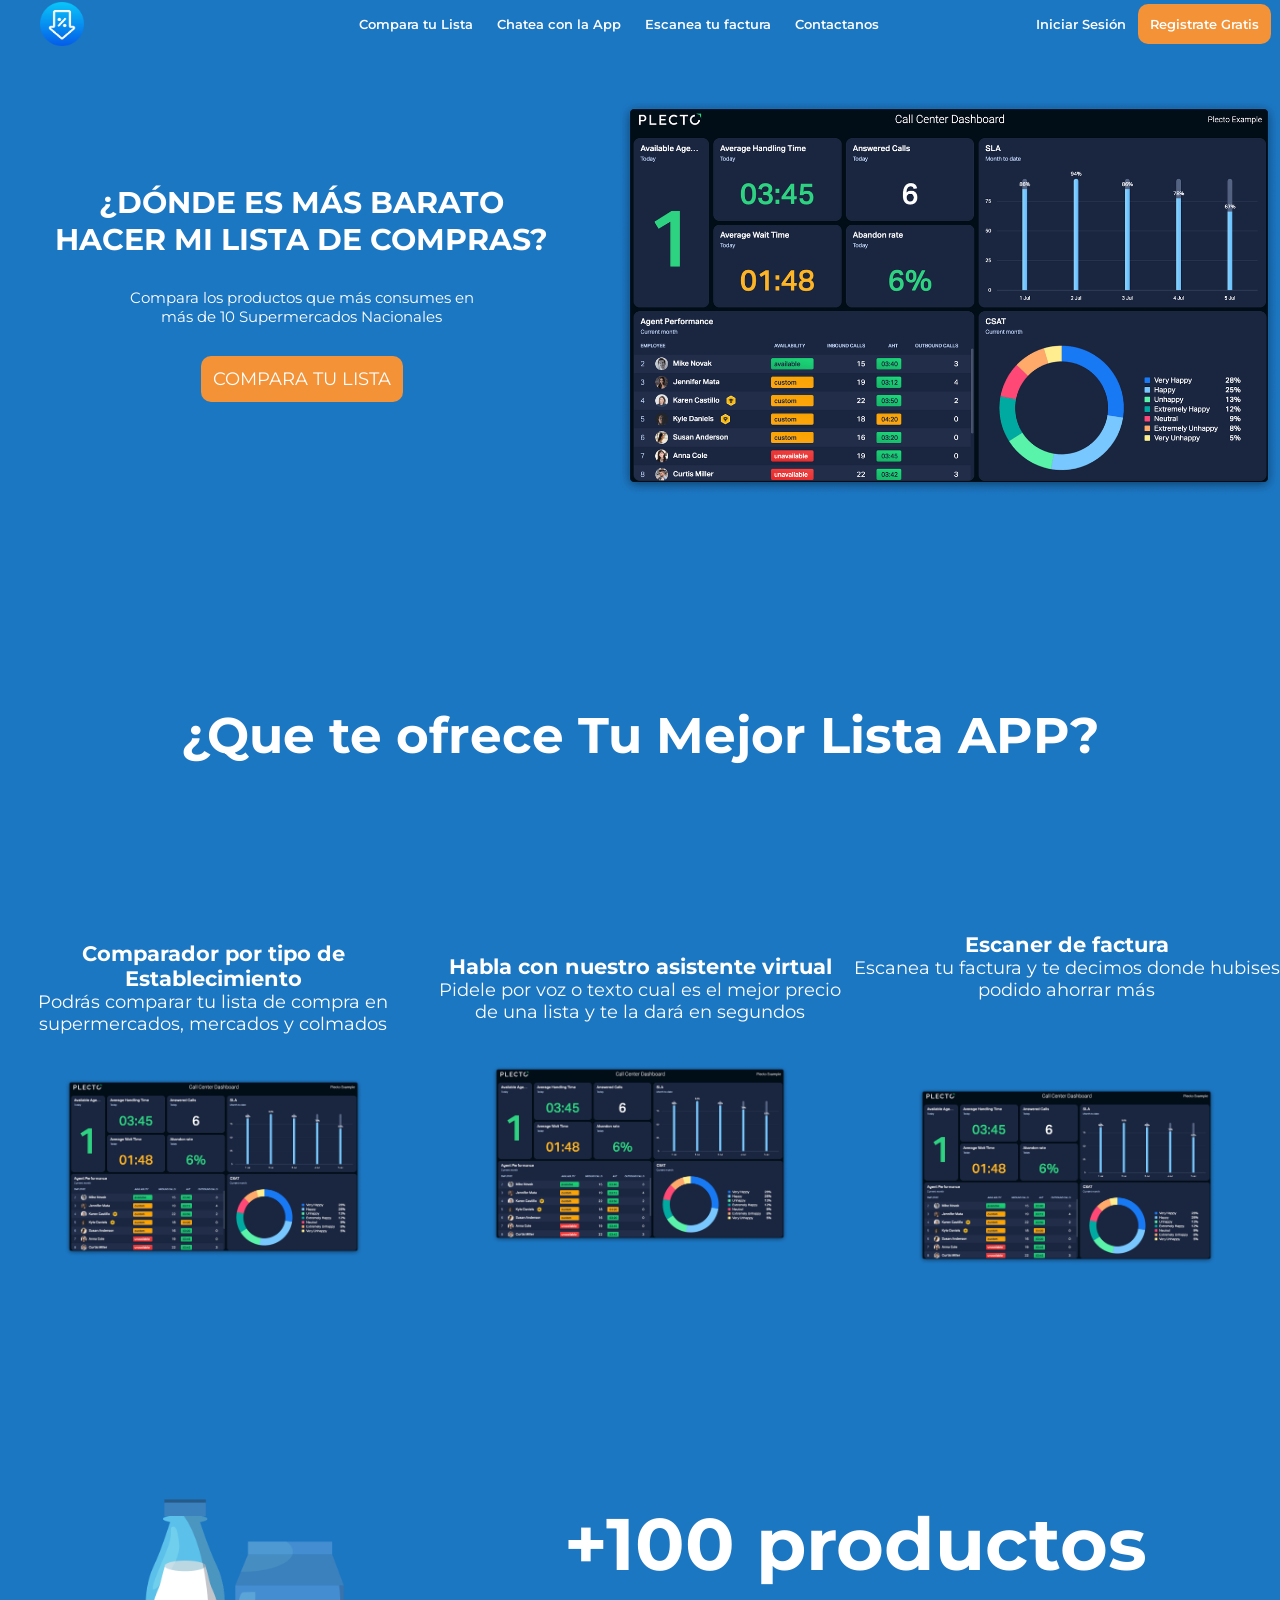
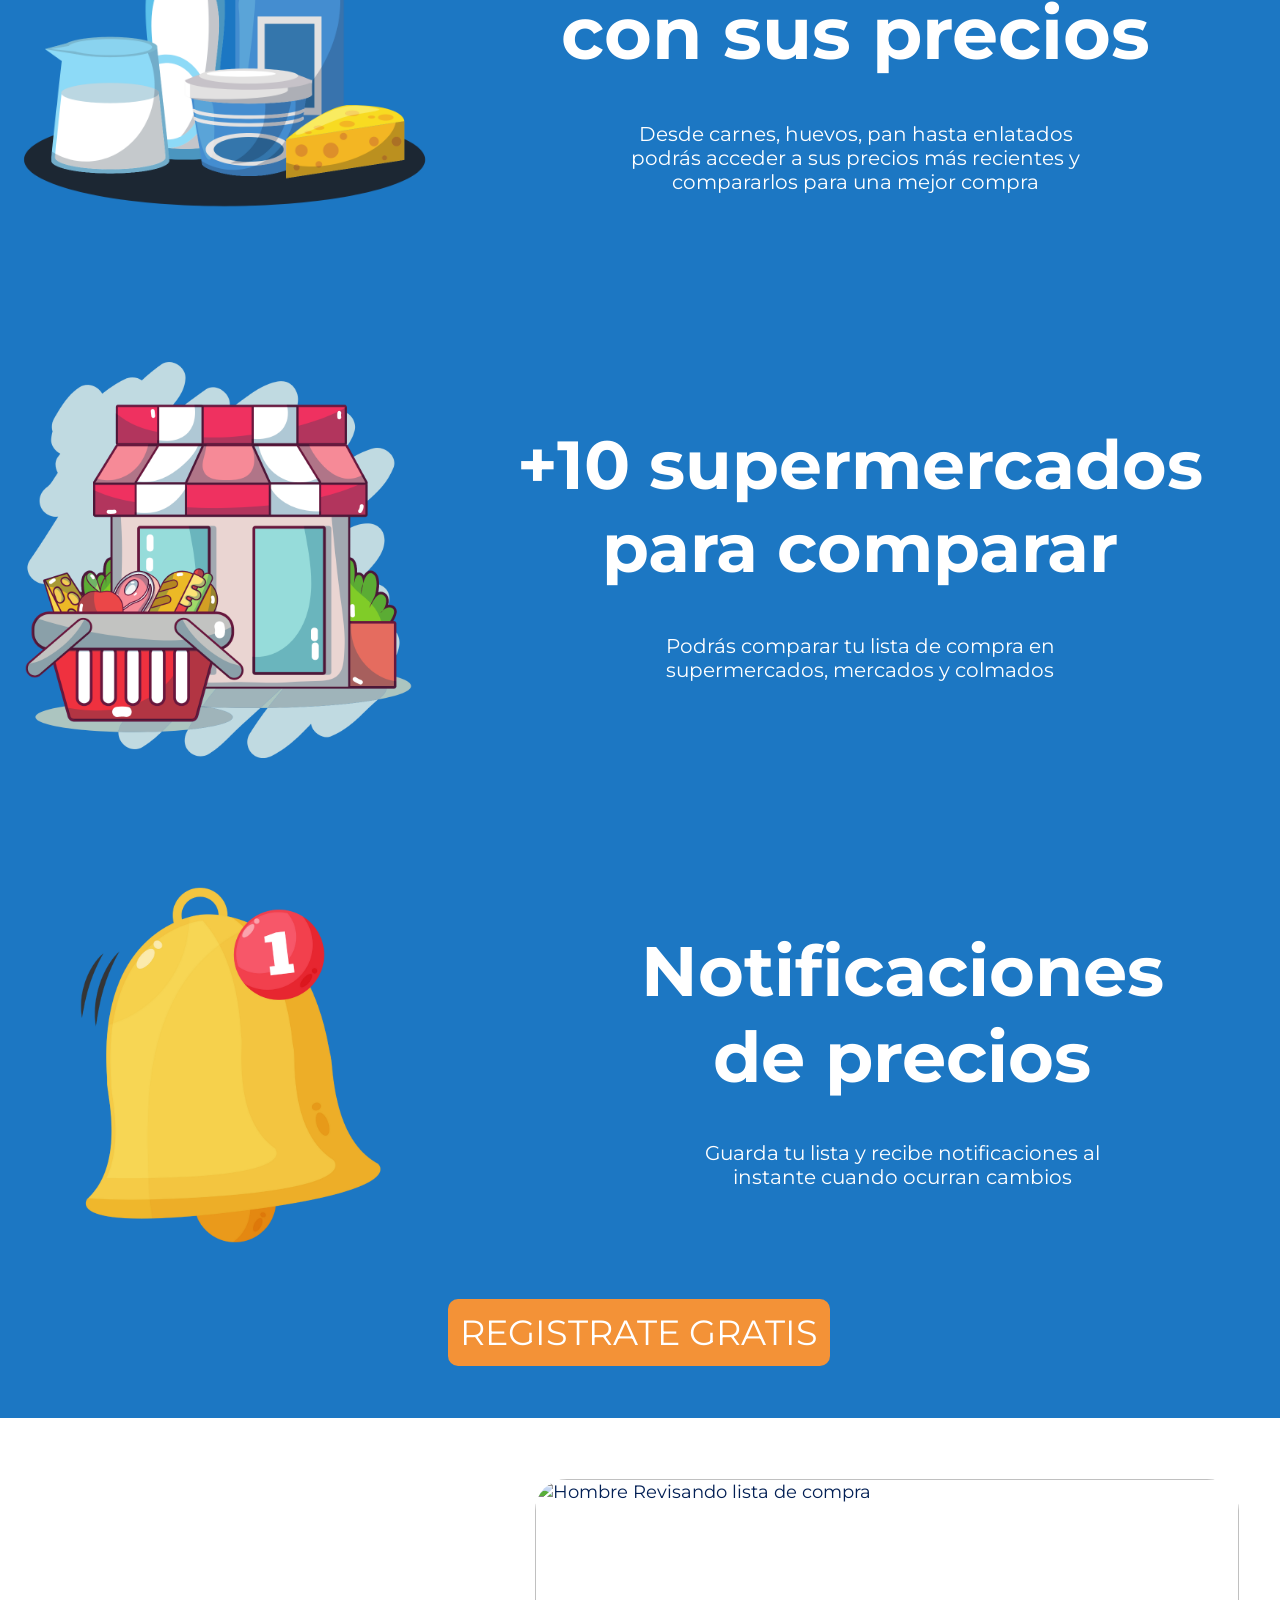
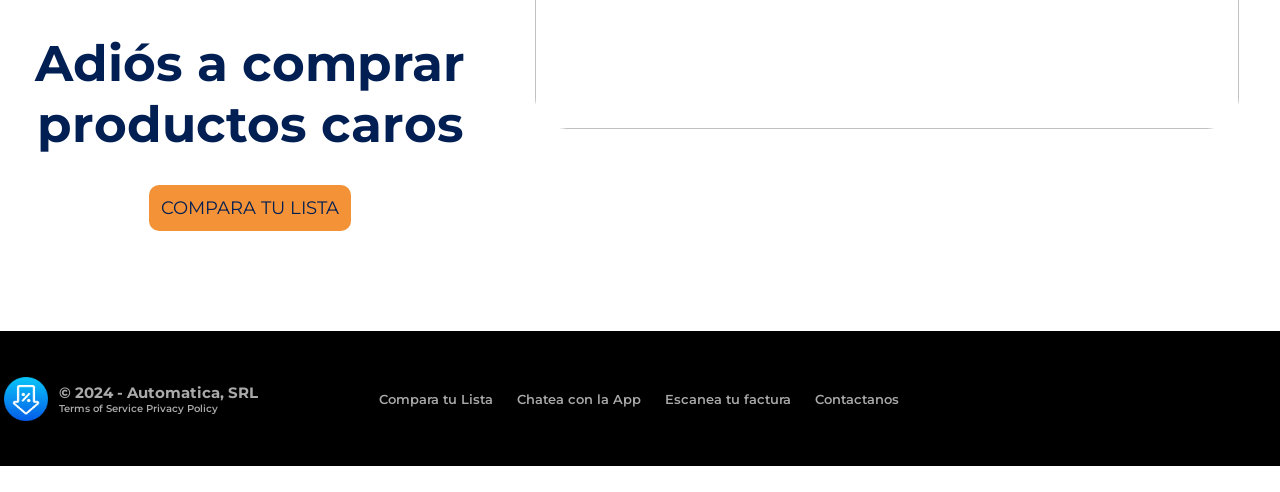
==== index.html @ ac6d594a "Arreglo de pagina compareprices" ====
<html lang="en">
<head>
    <meta charset="UTF-8">
    <meta name="viewport" content="width=device-width, initial-scale=1.0">
    <link rel="stylesheet" href="./css/style.css">
    <link rel="preconnect" href="https://fonts.googleapis.com">
    <link rel="preconnect" href="https://fonts.gstatic.com" crossorigin>
    <link href="https://fonts.googleapis.com/css2?family=Montserrat:ital,wght@0,100..900;1,100..900&display=swap" rel="stylesheet">
    <link rel="shortcut icon" href="./images/Lista de Compra Baja.png" type="image/x-icon">
    <title>Tu Mejor Lista de Compra/Inicio</title>
</head>
<body>
    <header>
        <nav>
            
            <a href="./index.html" class="image-header">
                <img src="./images/Lista de Compra Baja.png" alt="Tu Mejor lista de precios" ></a>
        
            <ul class="header-menu-item1">
                <li><a href="./pages/selectprices.html">Compara tu Lista</a></li>
                <li><a href="./pages/selectprices.html">Chatea con la App</a></li>
                <li><a href="./pages/selectprices.html">Escanea tu factura</a></li>
                <li><a href="./pages/contact.html">Contactanos</a></li>
            </ul>
            <ul class="header-menu-item2">
                <li><a href="./pages/login.html">Iniciar Sesión</a></li>
                <li class="header-menu-item2-botton"><a href="./pages/login.html">Registrate Gratis</a></li>                
            </ul>

        </nav>
    </header>

    <main>
        <section class="main-main-tittle">
            <div class="main-tittle">
                    <h1>¿DÓNDE ES MÁS BARATO HACER MI LISTA DE COMPRAS?</h1>
                    <p>Compara  los productos que más consumes en más de 10 Supermercados Nacionales</p>
                    <a href="./pages/selectprices.html">COMPARA TU LISTA</a>
            </div>
            <div class="main-tittle-image">
                <img src="./images/dashboard.png" alt="Dashboard de Tu Mejor Precio">
            </div> 
        </section>

        

        <section id="secondSecondtittle">
                        <h2>¿Que te ofrece Tu Mejor Lista APP?</h2>
                <div class="second-tittle-ground">
                        <div class="second-tittle-ground-one">
                            <h3>Comparador por tipo de Establecimiento</h3>
                            <p>Podrás comparar tu lista de compra en supermercados, mercados y colmados</p>
                            <div class="second-tittle-image">
                                <img src="./images/dashboard.png" alt="Dashboard de Tu Mejor Precio"></div> 
                        </div>
                        <div class="second-tittle-ground-two">
                            <h3>Habla con nuestro asistente virtual</h3>
                            <p>Pidele por voz o texto cual es el mejor precio de una lista y te la dará en segundos</p>
                            <div class="second-tittle-image">
                                <img src="./images/dashboard.png" alt="Dashboard de Tu Mejor Precio"></div> 
                        </div>
                        <div class="second-tittle-ground-three">
                            <h3>Escaner de factura</h3>
                            <p>Escanea tu factura y te decimos donde hubises podido ahorrar más</p>
                            <div class="second-tittle-image">
                                <img src="./images/dashboard.png" alt="Dashboard de Tu Mejor Precio"></div> 
                        </div>
                    </div>
        </section>
        
        <section class="third-tittle-gr">
            <div class="third-tittle-ground">
                    <div class="third-tittle-ground-one">
                        <h2>+100 productos con sus precios</h2>
                        <p>Desde carnes, huevos, pan hasta enlatados podrás acceder a sus precios más recientes y compararlos para una mejor compra</p>
                    </div>
                    <div class="third-tittle-image">
                    <img src="./images/productoslistas.png" alt="">
                            </div>
                </div>
        </section>
        <section class="third-tittle-grone">
            <div class="third-tittle-ground-grone">
                    <div class="third-tittle-ground-two">
                        <h2>+10 supermercados para comparar</h2>
                        <p>Podrás comparar tu lista de compra en supermercados, mercados y colmados</p>
                    </div>
                    <div class="third-tittle-image-two">
                    <img src="./images/supermercadolista.png" alt="">
                            </div>
                </div>
        </section>

    </section>
    <section class="third-tittle-grtwo">
        <div class="third-tittle-ground-grtwo">
                <div class="third-tittle-ground-three">
                    <h2>Notificaciones de precios</h2>
                    <p>Guarda tu lista y recibe notificaciones al instante cuando ocurran cambios</p>
                </div>
                <div class="third-tittle-image-three">
                <img src="./images/notificacioneslista.png" alt="">
                        </div>
            </div>     
        </section>
            <div class="third-tittle-grtwo-button">
                <a href="./pages/login.html">REGISTRATE GRATIS</a>
            </div>  

            <section class="fourd-main-tittle">
                <div class="fourd-tittle">
                        <h2>Adiós a comprar productos caros</h2>
                        <a href="./pages/selectprices.html">COMPARA TU LISTA</a>
                </div>
                <div class="fourd-tittle-image">
                    <img src="./images/fourd section image.gif" alt="Hombre Revisando lista de compra">
                </div> 
            </section>
    </main>

    <footer>
        <nav>
            <div class="footer-left-image">
                <a href="./index.html" class="image-footer">
                    <img src="./images/Lista de Compra Baja.png" alt="Tu Mejor lista de precios" ></a>
                </div>
                <div class="footer-left-text">
                    <h2>© 2024 - Automatica, SRL</h2>
                    <p>Terms of Service   Privacy Policy</p>
                </div>
                
            
                <ul class="footer-menu-item1">
                    <li><a href="./pages/selectprices.html">Compara tu Lista</a></li>
                    <li><a href="./pages/selectprices.html">Chatea con la App</a></li>
                    <li><a href="./pages/selectprices.html">Escanea tu factura</a></li>
                    <li><a href="./pages/contact.html">Contactanos</a></li>
                 </ul>
        </nav>
    </footer>


</body>


</html>
---- css/style.css ----
*{
    margin: 0;
    padding: 0;
    font-family: Montserrat,sans-serif;
    
}


body header, main {
    background-color: #1c77c3;
}

/* Estilo de la pagina Index */
/* Trabjando con el Header */

header nav{
    width: 100%;
    font-size: small;
    font-weight: 580;
    display: flex;
    flex-direction: row;
    justify-content: space-between;
    align-items: center;
    margin-top: 1%;
    position: fixed;
    padding: 12px 10px;
    background-color: #1c77c3;
    
}


.image-header{
    width: 50;
    margin-left: 2%;
}

header nav img{
    width: 50;
    display: flex;
    margin-left: 2%;
}

header nav ul {
    text-decoration: none;
    list-style-type: none;
    display: flex;
    flex-direction: row;
    justify-content: space-between;
    align-items: center;
    
}

header nav ul a{
    text-decoration: none;
    color: white;
    padding: 12px;

}

header nav ul a:active{
    color: gray;
}

.header-menu-item1{
    margin-left: 10%;
}

.header-menu-item2{
    margin-right: 1.5%;
}

.header-menu-item2-botton a{
    background-color: f39237;
    border-radius: 0.63rem;
}

.header-menu-item2-botton a:hover{
    background-color: white;
    color: #f39237;
    border-radius: 0.63rem;
}


/* Trabjando con el Main */


.main-main-tittle{
    display: flex;
    flex-direction: row;
    height: 500px;
    margin-top: -2%;
    align-items: center;
    color: white;
    font-size: large;
}

.main-tittle-image{
    width: 55%;
    height: 50%;
}

.main-tittle-image img{
    width: 98%;
    border-radius: 0.63rem;
    margin-left: 2%;
}

.main-tittle{
    display: flex;
    flex-direction: column;
    align-items: center;
    text-align: center;
    margin-top: 6%;
}




.main-tittle h1{
    width: 500px;
    font-size: 30px;
    margin-top: 10%;
}

.main-tittle p{
    width: 60%;
    font-size: 15px;
    margin-top: 5%;
}

.main-tittle a{
    text-decoration: none;
    color: white;
    background-color: f39237;
    border-radius: 0.63rem;
    padding: 12px;
    margin-top: 30px;
}

/* 
Segunda seccion del main */

#secondSecondTittle{
    margin-top: 18%;
}

#secondSecondTittle .second-tittle-ground{
    display: flex;
    color: white;
    flex-direction: row;
    margin-top: 10%;
    align-items: center;
    justify-content:center;
    text-align: center;
    font-size:large;
}

#secondSecondTittle h2{
    display: flex;
    color: white;
    align-items: center;
    justify-content: center;
    width: 100%;
    font-size: 35px;
    margin-top: 5%;
    margin-bottom: 13%;
    font-size:50px;
}


#secondSecondTittle .second-tittle-image img{
    width: 70%;
    margin-top: 10%;
}

#secondSecondtittle .second-tittle-ground-three .second-tittle-image img{
    width: 70%;
    margin-top: 20%;
}



/* 
Tercer seccion del main +100 productos con sus precios*/


.third-tittle-gr{
    display: flex;
    flex-direction: column;
}



body main .third-tittle-gr .third-tittle-ground{
    display: flex;
    flex-direction: row-reverse;
    height: 250px;
    margin-top: 10%;
    align-items: center;
    color: white;
    font-size: large;
    
}

.third-tittle-image{
    width: 50%;
    height: 50%;
}

.third-tittle-image img{
    width: 100%;
    border-radius: 0.63rem;
    margin-left: 2%;
}




.third-tittle-ground-one{
    display: flex;
    flex-direction: column;
    justify-content: center;
    align-items: center;
    align-content: center;
    margin-top: 20%;
}

.third-tittle-ground-one h2{
    font-size: 73px;
    text-align: center;
    width: 75%;
    margin-bottom: 5.4%;
}

.third-tittle-ground-one p{
    font-size: 20px;
    text-align: center;
    width: 55%;
}


/* 
Cuarta seccion del main +10 supermercados para comparar*/

.third-tittle-grone{
    display: flex;
    flex-direction: column;
}

body main .third-tittle-grone .third-tittle-ground-grone{
    display: flex;
    flex-direction: row-reverse;
    height: 250px;
    margin-top: 20%;
    align-items: center;
    color: white;
    font-size: large;
    
}


.third-tittle-image-two{
    width: 50%;
    height: 50%;
}


.third-tittle-image-two img{
    width: 90%;
    border-radius: 0.63rem;
    margin-left: 05%;
}


.third-tittle-ground-two{
    display: flex;
    flex-direction: column;
    justify-content: center;
    align-items: center;
    align-content: center;
    margin-top: 20%;
}


.third-tittle-ground-two h2{
    font-size: 68px;
    text-align: center;
    width: 90%;
    margin-bottom: 5.4%;
}

.third-tittle-ground-two p{
    font-size: 20px;
    text-align: center;
    width: 55%;
}

/* 
Tercer seccion del main +100 productos con sus precios*/


.third-tittle-gr{
    display: flex;
    flex-direction: column;
}



body main .third-tittle-gr .third-tittle-ground{
    display: flex;
    flex-direction: row-reverse;
    height: 250px;
    margin-top: 10%;
    align-items: center;
    color: white;
    font-size: large;
    
}

.third-tittle-image{
    width: 50%;
    height: 50%;
}

.third-tittle-image img{
    width: 100%;
    border-radius: 0.63rem;
    margin-left: 2%;
}




.third-tittle-ground-one{
    display: flex;
    flex-direction: column;
    justify-content: center;
    align-items: center;
    align-content: center;
    margin-top: 20%;
}

.third-tittle-ground-one h2{
    font-size: 73px;
    text-align: center;
    width: 75%;
    margin-bottom: 5.4%;
}

.third-tittle-ground-one p{
    font-size: 20px;
    text-align: center;
    width: 55%;
}


/* 
Cuarta seccion del main +10 supermercados para comparar*/

.third-tittle-grtwo{
    display: flex;
    flex-direction: column;
}

body main .third-tittle-grtwo .third-tittle-ground-grtwo{
    display: flex;
    flex-direction: row-reverse;
    height: 250px;
    margin-top: 20%;
    align-items: center;
    color: white;
    font-size: large;
    
}


.third-tittle-image-three{
    width: 50%;
    height: 50%;
}


.third-tittle-image-three img{
    width: 75%;
    border-radius: 0.63rem;
    margin-left: 05%;
}


.third-tittle-ground-three{
    display: flex;
    flex-direction: column;
    justify-content: center;
    align-items: center;
    align-content: center;
    margin-top: 20%;
}


.third-tittle-ground-three h2{
    font-size: 70px;
    text-align: center;
    width: 75%;
    margin-bottom: 5.4%;
}

.third-tittle-ground-three p{
    font-size: 20px;
    text-align: center;
    width: 55%;
}


.third-tittle-grtwo-button{
    width: 100%;
    margin-top: 20%;
    justify-content: center;
    
}

.third-tittle-grtwo-button a{
    text-decoration: none;
    font-size: 35px;
    color: white;
    background-color: #f39237;
    border-radius: 0.63rem;
    padding: 12px;
    margin-left: 35%;
}


/* 
Seccion Adios a los precios caros*/

.fourd-main-tittle{
    display: flex;
    flex-direction: row;
    height: 500px;
    margin-top: 5%;
    align-items: center;
    color:#021f54;
    font-size: large;
    background-color: white;

}

.fourd-tittle-image{
    width: 55%;
    height: 50%;
    background-color: white;
    margin-bottom: 10%;
}

.fourd-tittle-image img{
    width: 100%;
    border-radius: 2rem;
    margin-left: 5%;
}

.fourd-tittle{
    display: flex;
    flex-direction: column;
    align-items: center;
    text-align: center;
    margin-top: 6%;
    background-color: white;
}




.fourd-tittle h2{
    width: 500px;
    font-size: 50px;
    margin-top: 10%;
    background-color: white;
}

.fourd-tittle a{
    text-decoration: none;
    color: #021f54;
    background-color: f39237;
    border-radius: 0.63rem;
    padding: 12px;
    margin-top: 30px;
}



/* 
Footer*/

footer{
    background-color: black;
}

footer nav{
    height: 15%;
    width: 100%;
    font-size: small;
    font-weight: 580;
    display: flex;
    flex-direction: row;
    align-items: center;
    margin-top: 1%;
    position: sticky;
    justify-content:flex-start;
    background-color: black;
    
    
}


.image-footer{
    width: 50;
    margin-left: 2%;
    background-color: black;
}

footer nav img{
    width: 50;
    display: flex;
    margin-left: 2%;
    background-color: black;
}

footer nav ul {
    text-decoration: none;
    list-style-type: none;
    display: flex;
    flex-direction: row;
    justify-content: space-between;
    background-color: black;
    
    
}

footer nav ul a{
    text-decoration: none;
    color: aaaaaa;
    padding: 12px;
    background-color: black;
    

}

.footer-menu-item1{
    margin-left: 8%;
    padding: 7px;
    background-color: black;
}


.footer-left-text{
    font-size: 10px;
    display: flex;
    flex-direction: column;
    color: aaaaaa;
    margin-left: 0.7%;
    background-color: black;
}


/* Estilo de la pagina Log In */


.main-tittle-login h1{
    margin-top: -7%;
    font-size: 25px;
    width: 210px;
    text-align: center;
}

.main-login{
    display: flex;
    flex-direction: row;
    color: white;
    margin-top: -3%;
}

.main-tittle-login a{
    width: 30%;
    margin-left: 1%;

}

.main-tittle-login img{
    width: 100%;
    
}

.main-tittle-login{
    display: flex;
    flex-direction: column;
    justify-content:space-evenly;
    align-items: center;
}


.main-tittle-login form{
    display: flex;
    flex-direction: column;
    justify-content: center;
    align-items: center;
}

.main-tittle-login form input{
    background-color: white;
    border-style: none;
    border-radius: 0.63rem;
    padding: 10px  35px;
    margin: 5%;
}


.main-tittle-login form input[type=submit]{
    background-color: f39237;
    border-radius: 0.63rem;
    padding: 10px  35px;
    color: white;
    margin-top: 10%;
    font-weight: 580;
}







.login-image-mc img{
    width: 100%;
    border-radius: 0.63rem;
    object-fit: cover;
    object-position: center;
}


.main-forgetlogin{
    display: flex;
    flex-direction: column;
    text-align: center;
    font-size: 10px;
    
}

.main-forgetlogin2 {
    margin-top: 10%;
    
}

.main-forgetlogin1, .main-forgetlogin2{
    font-weight:200;
}



/* Estilo de la pagina Select Prices */

/* Estilo GRID */
.body-selectprices{
    display: grid;
    grid-template-columns:repeat(3,1fr);
    grid-template-rows: 50px  auto  50px;
    grid-template-areas: 
        "header header header"
        "main main main"
        "footer footer footer";
}

.body-selectprices header{
    background-color:white;
    grid-area: header ;
}

.body-selectprices main{
    background-color:white;
    grid-area: main ;
}

.body-selectprices footer{
    background-color: white;
    grid-area: footer;
}


/* Estilo Header SelectPrices */

.body-selectprices header{
    display: flex;
    flex-direction: row;
    align-items: center;
    color: gray;
    font-size: 13px;
}


.body-selectprices header a{
    width: 50;
    margin-left: 2%;
}

.body-selectprices header img{
    width: 50;
}

.body-selectprices header h2{
    margin-left: 5%;
}


/* Main Selectprices */

 .main-selectprices{
    display: flex;
    flex-direction: column;
    justify-content: center;
}

.main-selectprices .form-search{
    display: flex;
    justify-content: center;
    margin-bottom: 15%;
}
.main-selectprices .form-search input{
    border-radius: 0.63rem;
    border-style:solid;
    padding: 10px  35px;
    font-style: italic;
}


/* Items de buscar */


.main-selectprices-items{
    display: flex;
    flex-direction: row;
    font-size: 10px;
    flex-wrap:wrap;

}

.selectprices-item1{
    display: flex;
    flex-direction: row;
    align-items: center;
    width: 31%;
    margin: 1%;
    font-size: 10px;
}

.selectprices-item1-image{
    width: 40%;
    
}

.selectprices-item1-image img{
    width: 100%;
    border-radius: 0.63rem;
    object-fit: cover;
}

.selectprices-item-1-content{
    display: flex;
    flex-direction: column;
    margin-left: 1%;
}


.selectprices-item-1-content form{
    display: flex;
    flex-direction: column;
}

.selectprices-item-1-content form select{
    border-radius: 0.63rem;
    border-style:solid;
    padding: 3px  10px;
    width: 100%;
    margin-bottom: 3%;
    font-size: 11px;
    margin-top: 5%;
}


.selectprices-item-1-content form input[type=number]{
    width: 30%;
    padding: 2px;
    border-radius: 0.63rem;
    margin-bottom: 3%;
    border-style:ridge;
    font-size: 10px;
}

.selectprices-item-1-content form input[type=submit]{
    width: 50%;
    background-color: f39237;
    color: white;
    border-style: none;
    padding: 4px;
    border-radius: 0.63rem;
    font-size: 10px;
    cursor:pointer;
}

.selectprices-item-1-content form input[type=submit]:hover{
    width: 50%;
    background-color: white;
    border-color: f39237;
    color: f39237;
    border-style:solid;
    border-width: 1px;
    padding: 4px;
    border-radius: 0.63rem;
    font-size: 10px;
}



.main-selectprices-btn{
    display: flex;
    justify-content: center;
    margin-top: 5%;
}

.main-selectprices-btn input{
    background-color: f39237;
    color: white;
    border-style: none;
    padding: 12px;
    border-radius: 0.63rem;
    font-size: 25px;
    font-weight:400;
    width: fit-content;
}

.main-selectprices-btn input:hover{
    color: f39237;
    background-color:white ;
    border-style:solid ;
    border-color: #f39237 ;
    cursor: pointer;
}



 @media (max-width:480px){

    .body-selectprices header{
        display: flex;
        justify-content: center;
        font-size: 8px;
    }

    .body-selectprices header a{
        width: 25;
        margin-left: 2%;
    }
    
    .body-selectprices header img{
        width: 25;
    }
    
    .body-selectprices header h2{
        margin-left: 5%;
    }

    /* Buscador de productos */
    .main-selectprices .form-search input{
        border-radius: 0.63rem;
        border-style:solid;
        padding: 5px  30px;
        font-style: italic;
        font-size: 12px;
    }

    .main-selectprices-items{
        display: flex;
        flex-direction: column;
        font-size: 10px;
        flex-wrap:wrap;
    }

    .selectprices-item1{
        display: flex;
        flex-direction: column;
        text-align: center;
        align-items: center;
        width: 100%;
        margin: 3%;
        font-size: 12px;
    }

    .selectprices-item1-image{
        width: 40%;
    }

    .selectprices-item-1-content form{
        display: flex;
        flex-direction: column;
        align-items: center;
    }
    
    .main-selectprices-btn input{
        font-size: 11px;
        font-weight:525;
        margin-left: 7%;
        margin-top: 10%;
    }

 }




/* Pagina Compare Prices */

#comparepricesPag header, #comparepricesPag main{
    background-color: white;
}


.main_tittle_comparprices{
    color: gray;
}


.row g-0{
    background-color: #021f54 !important;
}

#comparepricesPag main{
    display: flex;
    flex-direction: column;
    justify-content: center;
}

.main_tittle_comparprices{
    display: flex;
    justify-content: center;
}
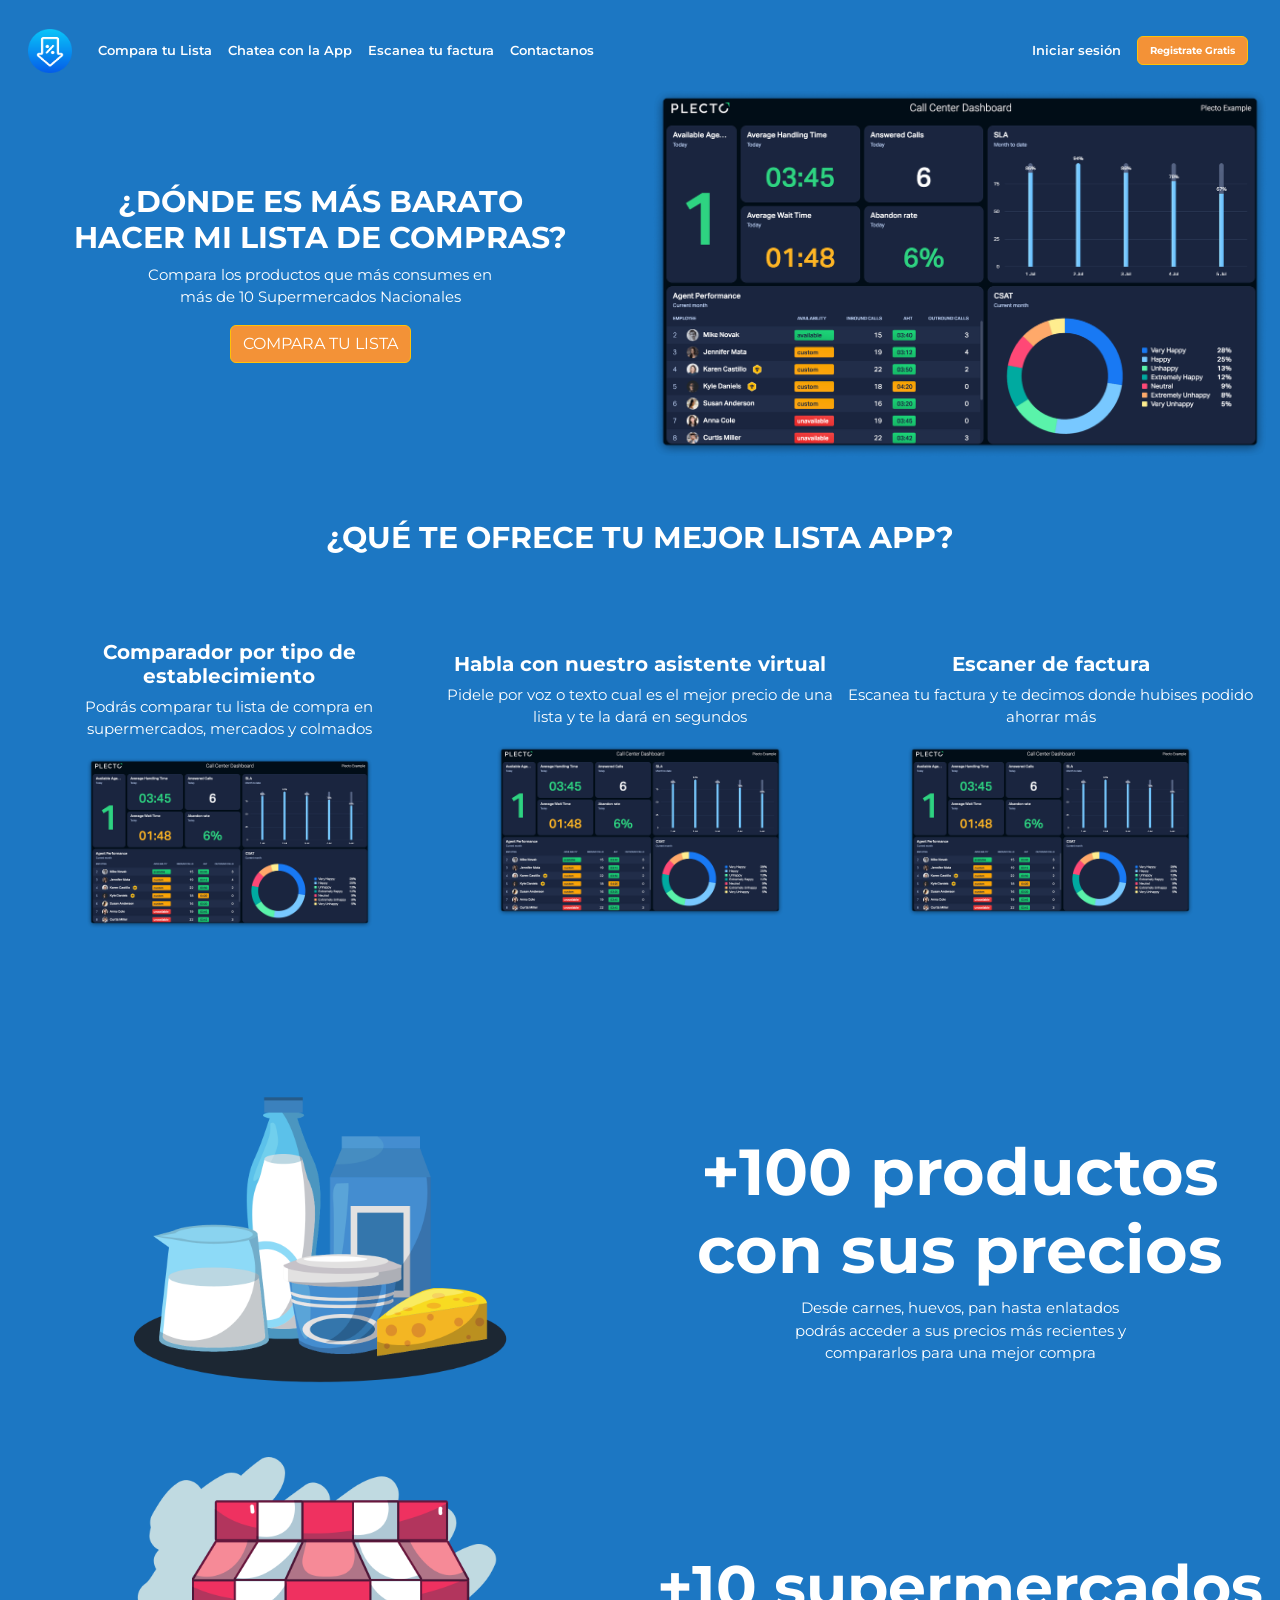
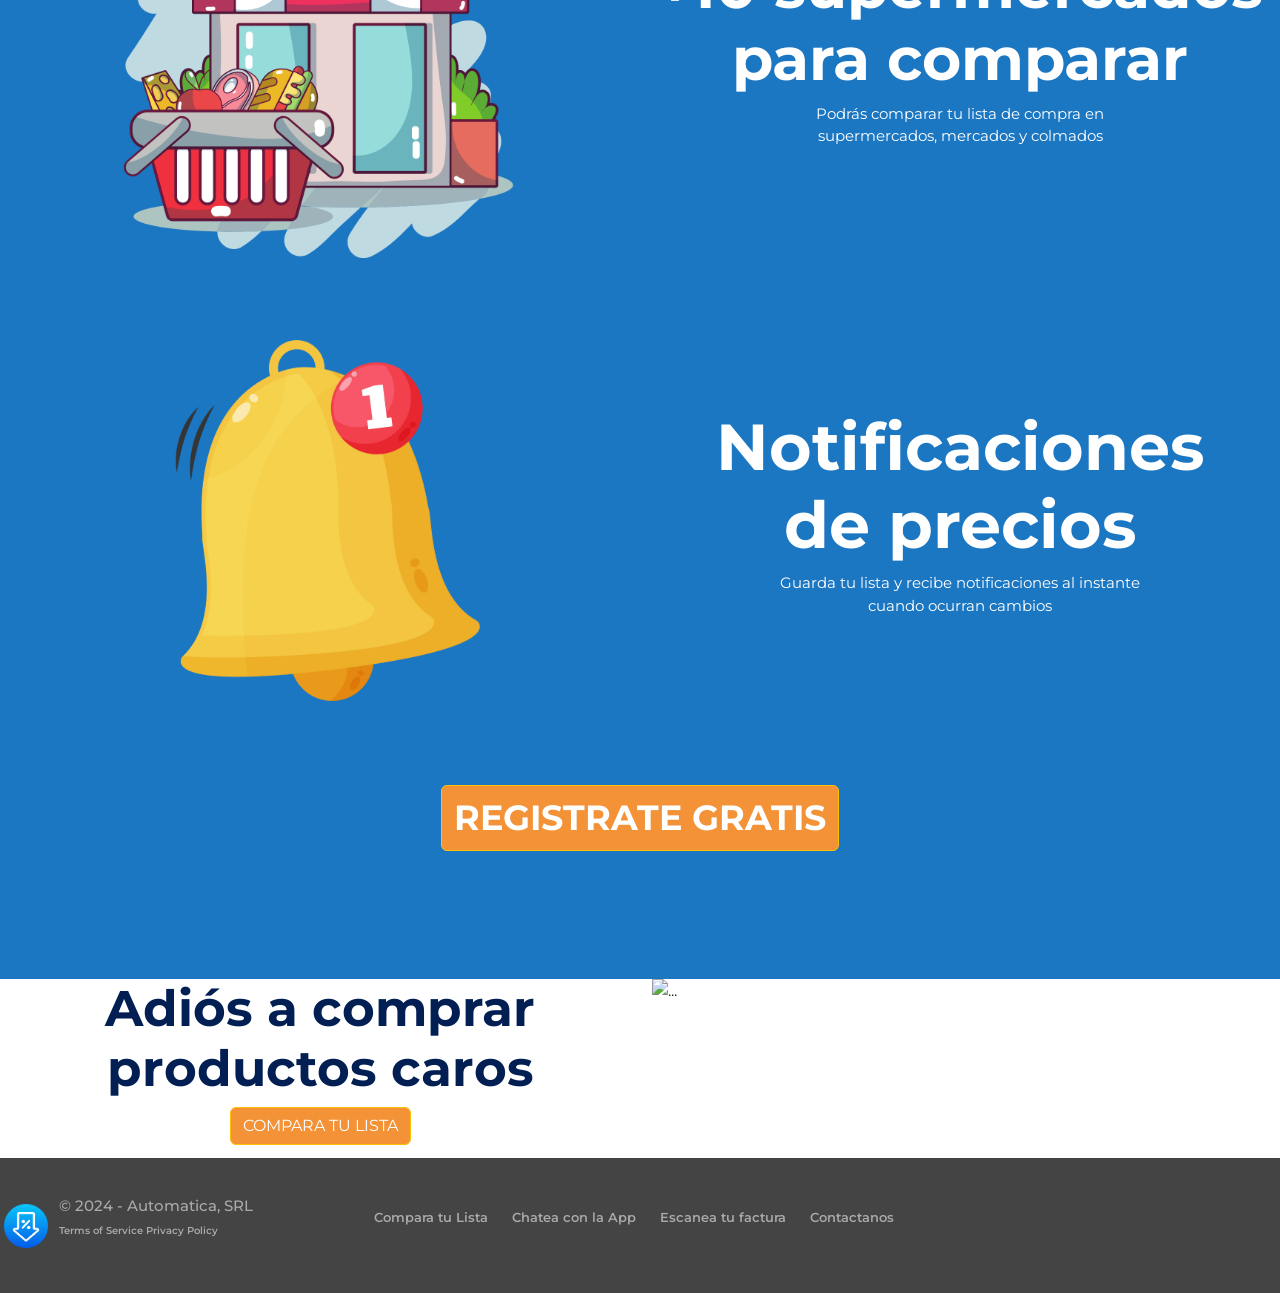
==== commit d1ab10ed: "Ajuste del background del navbar header" ====
--- a/index.html
+++ b/index.html
@@ -2,6 +2,7 @@
 <head>
     <meta charset="UTF-8">
     <meta name="viewport" content="width=device-width, initial-scale=1.0">
+    <link href="https://cdn.jsdelivr.net/npm/bootstrap@5.3.2/dist/css/bootstrap.min.css" rel="stylesheet" integrity="sha384-T3c6CoIi6uLrA9TneNEoa7RxnatzjcDSCmG1MXxSR1GAsXEV/Dwwykc2MPK8M2HN" crossorigin="anonymous">
     <link rel="stylesheet" href="./css/style.css">
     <link rel="preconnect" href="https://fonts.googleapis.com">
     <link rel="preconnect" href="https://fonts.gstatic.com" crossorigin>
@@ -11,136 +12,190 @@
 </head>
 <body>
     <header>
-        <nav>
+      <div class="container-fluid d-flex ">
+                          <nav class="navbar navbar-expand-lg bg-body-tertiary" style="background-color: #1c77c3  !important;">
+                              <div class="container-fluid d-flex flex-row">
+                                <a class="navbar-brand" href="#"><img src="./images/Lista de Compra Baja.png" alt=""></a>
+                                <button class="navbar-toggler" type="button" data-bs-toggle="collapse" data-bs-target="#navbarNav" aria-controls="navbarNav" aria-expanded="false" aria-label="Toggle navigation">
+                                    <span class="navbar-toggler-icon"></span>
+                                </button>
+                                <div class="collapse navbar-collapse d-flex justify-content-between" id="navbarNav">
+                                  <ul class="navbar-nav ">
+                                    <li class="nav-item">
+                                      <a class="nav-link active" aria-current="page" href="./pages/selectprices.html">Compara tu Lista</a>
+                                    </li>
+                                    <li class="nav-item text-white">
+                                      <a class="nav-link " href="./pages/selectprices.html">Chatea con la App</a>
+                                    </li>
+                                    <li class="nav-item">
+                                      <a class="nav-link" href="./pages/selectprices.html">Escanea tu factura</a>
+                                    </li>
+                                    <li class="nav-item">
+                                      <a class="nav-link" href="./pages/login.html">Contactanos</a>
+                                    </li>
+                                    <!-- <li class="nav-item">
+                                      <a class="nav-link disabled" aria-disabled="true">Disabled</a>
+                                    </li> -->
+                                  </ul>
+                                  <ul class="navbar-nav ">
+                                    <li class="nav-item">
+                                      <a class="nav-link active" aria-current="page" href="./pages/login.html">Iniciar sesión</a>
+                                    </li>
+                                    <li class="nav-item">
+                                      <a class="nav-link active" aria-current="page" href="./pages/login.html"><button type="button" class="btn btn-warning text-white" style="background-color: f39237;font-weight: bold !important;font-size: 10px;">Registrate Gratis</button></a>
+
+                                    </li>
+                                  </ul>
+                                </div>
+                                <!-- <div class="collapse navbar-collapse" id="navbarNav">
+                                  <ul class="navbar-nav d-flex justify-content-center">
+                                    <li class="nav-item">
+                                      <a class="nav-link active" aria-current="page" href="./pages/login.html">Iniciar sesión</a>
+                                    </li>
+                                    <li class="nav-item">
+                                      <a class="nav-link active" aria-current="page" href="./pages/login.html"><button type="button" class="btn btn-warning text-white" style="background-color: f39237;font-weight: bold !important;font-size: 10px;">Registrate Gratis</button></a>
+
+                                    </li>
+                                  </ul>
+                                </div> -->
+                              </div>
+                            </nav>
+          </div>     
+    </header>
+
+    <main>
+        <section id="seccionIndexTest1">
+            <div class="container-fluid">
+                <div class="row justify-content-start">
+                    <div class="col-12 col-lg-6 d-flex flex-column justify-content-center align-items-center">
+                        <h1 class="main_h1_tittlindext" style="font-size:30px ; width: 510px;">¿DÓNDE ES MÁS BARATO HACER MI LISTA DE COMPRAS?</h1>
+                        <p class="text-center" style="font-size:15px ;width: 60%;">Compara  los productos que más consumes en más de 10 Supermercados Nacionales</p>
+                        <a href="./pages/selectprices.html"><button type="button" class="btn btn-warning text-white" style="background-color: f39237;">COMPARA TU LISTA</button></a>
+                      </div>
+                    <div class="col-12 col-lg-6">
+                        <img src="./images/dashboard.png" class="img-fluid" alt="...">
+                    </div>
+                  </div>
+                </div>
+        </section>
+
+
+        <section id="seccionIndexTest2">
+          
+              <div class="container-fluid">
+                <div class="col-12 col-lg-12 d-flex flex-column justify-content-center align-items-center">
+                  <h2 class="main_h1_tittlindext" style="font-size:30px ;margin-top: 5% ;">¿QUÉ TE OFRECE TU MEJOR LISTA APP?</h2>
+                </div>
+
+                <div class="container-fluid d-flex" style="margin-top: 5%;">
+                          <div class="row justify-content-start">
+                            <div class="col-12 col-lg-12 d-flex flex-column justify-content-center align-items-center">
+                              <h3 class="text-center" style="font-size:20px; font-weight: bolder !important; margin-top: 3%;">Comparador por tipo de establecimiento</h3>
+                              <p class="text-center" style="font-size:15px ;;">Podrás comparar tu lista de compra en supermercados, mercados y colmados</p>
+                              <img src="./images/dashboard.png" class="img-fluid " style="width: 70%;" alt="...">
+                            </div>
+                        </div>
+                        <div class="row justify-content-start">
+                          <div class="col-12 col-lg-12 d-flex flex-column justify-content-center align-items-center">
+                            <h3 class="text-center" style="font-size:20px; font-weight: bolder !important; margin-top: 3%;">Habla con nuestro asistente virtual</h3>
+                            <p class="text-center" style="font-size:15px ;;">Pidele por voz o texto cual es el mejor precio de una lista y te la dará en segundos</p>
+                            <img src="./images/dashboard.png" class="img-fluid " style="width: 70%;" alt="...">
+                          </div>
+                      </div>
+                      <div class="row justify-content-start">
+                        <div class="col-12 col-lg-12 d-flex flex-column justify-content-center align-items-center">
+                          <h3 class="text-center" style="font-size:20px; font-weight: bolder !important; margin-top: 3%;">Escaner de factura</h3>
+                          <p class="text-center" style="font-size:15px ;;">Escanea tu factura y te decimos donde hubises podido ahorrar más</p>
+                          <img src="./images/dashboard.png" class="img-fluid " style="width: 70%;" alt="...">
+                        </div>
+                    </div>
+                    </div>
+                </div>        
+        </section>
+        <section id="seccionIndexTest3">
+                <div class="container-fluid " style="margin-top: 10%;">
+                      <div class="row d-flex flex-row-reverse">
+                        <div class="col-12 col-lg-6 d-flex flex-column justify-content-center align-items-center">
+                            <h2 class="main_h2_section3" style="font-size:65px ; width: 560px;color: white; font-weight: bolder;;">+100 productos con sus precios</h2>
+                            <p class="text-center" style="font-size:15px ;width: 60%;">Desde carnes, huevos, pan hasta enlatados podrás acceder a sus precios más recientes y compararlos para una mejor compra</p>
+                        </div>
+                          <div class="col-12 col-lg-6 d-flex justify-content-center">
+                            <img src="./images/productoslistas.png" class="img-fluid" alt="..." width="65%">
+                        </div>
+                      </div>
+
+                      
+                      <div class="row d-flex flex-row-reverse">
+                        <div class="col-12 col-lg-6 d-flex flex-column d-flex justify-content-center align-items-center ">
+                            <h2 class="main_h2_section3" style="font-size:60px ; width: 660px ;color: white; font-weight: bolder;;">+10 supermercados para comparar</h2>
+                            <p class="text-center" style="font-size:15px ;width: 60%;">Podrás comparar tu lista de compra en supermercados, mercados y colmados</p>
+                        </div>
+                          <div class="col-12 col-lg-6 d-flex justify-content-center">
+                            <img src="./images/supermercadolista.png" class="img-fluid" alt="..." width="65%">
+                        </div>
+                      </div>
+
+
+                      <div class="row d-flex flex-row-reverse">
+                        <div class="col-12 col-lg-6 d-flex flex-column justify-content-center align-items-center">
+                            <h2 class="main_h2_section3" style="font-size:65px ; width: 500px;color: white; font-weight: bolder;;">Notificaciones de precios</h2>
+                            <p class="text-center" style="font-size:15px ;width: 60%;">Guarda tu lista y recibe notificaciones al instante cuando ocurran cambios</p>
+                        </div>
+                          <div class="col-12 col-lg-6 d-flex justify-content-center">
+                            <img src="./images/notificacioneslista.png" class="img-fluid" alt="..." width="65%">
+                        </div>
+                      
+                        <div class="col-12 col-lg-12 d-flex justify-content-center" style="margin-top: 5%;">
+                                <a href="./pages/login.html"><button type="button" class="btn btn-warning text-white" style="background-color: f39237; font-size:35px; font-weight: bolder;">REGISTRATE GRATIS</button></a>
+                        </div>
+
+                      </div>
+                    </div>
+        </section>
+
+
+        <section id="seccionIndexTest4">
+          <div class="container-fluid bg-white" style="margin-top: 10%;">
+              <div class="row justify-content-start">
+                  <div class="col-12 col-lg-6 d-flex flex-column justify-content-center align-items-center">
+                      <h2 class="main_h1_tittlindext3" style="font-size:50px ; width: 510px;">Adiós a comprar productos caros</h2>
+                      <a href="./pages/selectprices.html"><button type="button" class="btn btn-warning text-white" style="background-color: f39237;">COMPARA TU LISTA</button></a>
+                    </div>
+                  <div class="col-12 col-lg-6">
+                      <img src="./images/fourd section image.gif" class="img-fluid" alt="...">
+                  </div>
+                </div>
+              </div>
+      </section>
+
+
+    </main>
+    
+    <footer id="footerIndextest1">
+      <nav>
+        <div class="footer-left-image-indextest1">
+            <a href="./index.html" class="image-footer-indextest1">
+                <img src="./images/Lista de Compra Baja.png" alt="Tu Mejor lista de precios" ></a>
+            </div>
+            <div class="footer-left-text-indextest1">
+                <h2>© 2024 - Automatica, SRL</h2>
+                <p>Terms of Service   Privacy Policy</p>
+            </div>
             
-            <a href="./index.html" class="image-header">
-                <img src="./images/Lista de Compra Baja.png" alt="Tu Mejor lista de precios" ></a>
         
-            <ul class="header-menu-item1">
+            <ul class="footer-menu-item1-indextest1">
                 <li><a href="./pages/selectprices.html">Compara tu Lista</a></li>
                 <li><a href="./pages/selectprices.html">Chatea con la App</a></li>
                 <li><a href="./pages/selectprices.html">Escanea tu factura</a></li>
-                <li><a href="./pages/contact.html">Contactanos</a></li>
-            </ul>
-            <ul class="header-menu-item2">
-                <li><a href="./pages/login.html">Iniciar Sesión</a></li>
-                <li class="header-menu-item2-botton"><a href="./pages/login.html">Registrate Gratis</a></li>                
-            </ul>
-
-        </nav>
-    </header>
-
-    <main>
-        <section class="main-main-tittle">
-            <div class="main-tittle">
-                    <h1>¿DÓNDE ES MÁS BARATO HACER MI LISTA DE COMPRAS?</h1>
-                    <p>Compara  los productos que más consumes en más de 10 Supermercados Nacionales</p>
-                    <a href="./pages/selectprices.html">COMPARA TU LISTA</a>
-            </div>
-            <div class="main-tittle-image">
-                <img src="./images/dashboard.png" alt="Dashboard de Tu Mejor Precio">
-            </div> 
-        </section>
-
-        
-
-        <section id="secondSecondtittle">
-                        <h2>¿Que te ofrece Tu Mejor Lista APP?</h2>
-                <div class="second-tittle-ground">
-                        <div class="second-tittle-ground-one">
-                            <h3>Comparador por tipo de Establecimiento</h3>
-                            <p>Podrás comparar tu lista de compra en supermercados, mercados y colmados</p>
-                            <div class="second-tittle-image">
-                                <img src="./images/dashboard.png" alt="Dashboard de Tu Mejor Precio"></div> 
-                        </div>
-                        <div class="second-tittle-ground-two">
-                            <h3>Habla con nuestro asistente virtual</h3>
-                            <p>Pidele por voz o texto cual es el mejor precio de una lista y te la dará en segundos</p>
-                            <div class="second-tittle-image">
-                                <img src="./images/dashboard.png" alt="Dashboard de Tu Mejor Precio"></div> 
-                        </div>
-                        <div class="second-tittle-ground-three">
-                            <h3>Escaner de factura</h3>
-                            <p>Escanea tu factura y te decimos donde hubises podido ahorrar más</p>
-                            <div class="second-tittle-image">
-                                <img src="./images/dashboard.png" alt="Dashboard de Tu Mejor Precio"></div> 
-                        </div>
-                    </div>
-        </section>
-        
-        <section class="third-tittle-gr">
-            <div class="third-tittle-ground">
-                    <div class="third-tittle-ground-one">
-                        <h2>+100 productos con sus precios</h2>
-                        <p>Desde carnes, huevos, pan hasta enlatados podrás acceder a sus precios más recientes y compararlos para una mejor compra</p>
-                    </div>
-                    <div class="third-tittle-image">
-                    <img src="./images/productoslistas.png" alt="">
-                            </div>
-                </div>
-        </section>
-        <section class="third-tittle-grone">
-            <div class="third-tittle-ground-grone">
-                    <div class="third-tittle-ground-two">
-                        <h2>+10 supermercados para comparar</h2>
-                        <p>Podrás comparar tu lista de compra en supermercados, mercados y colmados</p>
-                    </div>
-                    <div class="third-tittle-image-two">
-                    <img src="./images/supermercadolista.png" alt="">
-                            </div>
-                </div>
-        </section>
-
-    </section>
-    <section class="third-tittle-grtwo">
-        <div class="third-tittle-ground-grtwo">
-                <div class="third-tittle-ground-three">
-                    <h2>Notificaciones de precios</h2>
-                    <p>Guarda tu lista y recibe notificaciones al instante cuando ocurran cambios</p>
-                </div>
-                <div class="third-tittle-image-three">
-                <img src="./images/notificacioneslista.png" alt="">
-                        </div>
-            </div>     
-        </section>
-            <div class="third-tittle-grtwo-button">
-                <a href="./pages/login.html">REGISTRATE GRATIS</a>
-            </div>  
-
-            <section class="fourd-main-tittle">
-                <div class="fourd-tittle">
-                        <h2>Adiós a comprar productos caros</h2>
-                        <a href="./pages/selectprices.html">COMPARA TU LISTA</a>
-                </div>
-                <div class="fourd-tittle-image">
-                    <img src="./images/fourd section image.gif" alt="Hombre Revisando lista de compra">
-                </div> 
-            </section>
-    </main>
-
-    <footer>
-        <nav>
-            <div class="footer-left-image">
-                <a href="./index.html" class="image-footer">
-                    <img src="./images/Lista de Compra Baja.png" alt="Tu Mejor lista de precios" ></a>
-                </div>
-                <div class="footer-left-text">
-                    <h2>© 2024 - Automatica, SRL</h2>
-                    <p>Terms of Service   Privacy Policy</p>
-                </div>
-                
-            
-                <ul class="footer-menu-item1">
-                    <li><a href="./pages/selectprices.html">Compara tu Lista</a></li>
-                    <li><a href="./pages/selectprices.html">Chatea con la App</a></li>
-                    <li><a href="./pages/selectprices.html">Escanea tu factura</a></li>
-                    <li><a href="./pages/contact.html">Contactanos</a></li>
-                 </ul>
-        </nav>
+                <li><a href="./pages/login.html">Contactanos</a></li>
+             </ul>
+      </nav>
     </footer>
 
 
+
+
+
+    <script src="https://cdn.jsdelivr.net/npm/bootstrap@5.3.2/dist/js/bootstrap.bundle.min.js" integrity="sha384-C6RzsynM9kWDrMNeT87bh95OGNyZPhcTNXj1NW7RuBCsyN/o0jlpcV8Qyq46cDfL" crossorigin="anonymous"></script>
 </body>
-
-
 </html>
--- a/css/style.css
+++ b/css/style.css
@@ -942,3 +942,368 @@
 }
 
 
+
+/* indextest */
+
+
+/* boton header hover */
+#seccionIndexTest1 .btn.btn-warning.text-white:hover{
+    background-color: white !important;
+    color:#f39237 !important;
+}
+
+#navbarNav .nav-link{
+    color: white !important;
+}
+
+
+.text-center{
+    color: white !important;
+}
+
+/* .h1{
+    color: white !important;
+} */
+/* #headerIndexTest{
+    width: 100%;
+    padding: 2px 10px;
+    position: fixed;
+} */
+
+.main_h1_tittlindext{
+    display: flex;
+    text-align: center;
+    color: white;
+    font-weight: bolder;
+}
+
+/* IndexTest Html */
+#seccionIndexTest3 .main_h2_section3{
+    display: flex !important;
+    text-align: center !important;
+}
+
+#seccionIndexTest3 .row.d-flex.flex-row-reverse:nth-child(3){
+    margin-top: 5% !important;
+}
+
+
+/* boton del fron principal */
+#seccionIndexTest1 .btn.btn-warning.text-white:hover{
+    background-color: white !important;
+    color:#f39237 !important;
+}
+
+/* Footer IndexTest */
+#footerIndextest1{
+    background-color: 444444;
+}
+
+#footerIndextest1 nav{
+    height: 15%;
+    width: 100%;
+    font-size: small;
+    font-weight: 580;
+    display: flex;
+    flex-direction: row;
+    align-items: center;
+    margin-top: 1%;
+    position: sticky;
+    justify-content:flex-start !important;
+    background-color: 444444;
+    
+    
+}
+
+
+.image-footer-indextest1{
+    width: 50;
+    margin-left: 2%;
+    background-color: 444444;
+}
+
+footer nav img{
+    width: 50;
+    display: flex;
+    margin-left: 2%;
+    background-color: 444444;
+}
+
+footer nav ul {
+    text-decoration: none;
+    list-style-type: none;
+    display: flex;
+    flex-direction: row;
+    justify-content: space-between;
+    background-color: 444444;
+    
+    
+}
+
+footer nav ul a{
+    text-decoration: none;
+    color: aaaaaa;
+    padding: 12px;
+    background-color: 444444;
+    
+
+}
+
+.footer-menu-item1-indextest1{
+    margin-left: 8%;
+    padding: 7px;
+    background-color: 444444;
+}
+
+
+.footer-left-text-indextest1{
+    font-size: 10px;
+    display: flex;
+    flex-direction: column;
+    color: aaaaaa;
+    margin-left: 0.7%;
+    background-color: 444444;
+}
+
+.footer-left-text-indextest1 h2{
+    font-size: 15px;
+}
+
+
+
+
+
+@media (max-width:480px){
+
+    /* header .container-fluid.d-flex {
+        background-color: gray !important;
+        padding: unset !important;
+    } */
+
+    header .navbar-collapse{
+        display: flex;
+        flex-direction: column ;
+        background-color: 444444 !important;
+        padding: unset !important;
+        border-radius: 1.15rem;
+    }
+
+    #navbarNav .navbar-nav:nth-child(2){
+        margin-top: 5% !important;
+    }
+
+
+      /* Ensuring that the menu is not displayed by default */
+      header .navbar-collapse.collapse {
+        display: none !important;
+    }
+
+    /* This will show the menu when the navbar is toggled */
+    header .navbar-collapse.collapse.show {
+        display: flex !important;
+    }
+
+    .col-12 col-lg-6 d-flex flex-column justify-content-center align-items-center{
+        display: unset !important;
+        align-items:unset !important; ;
+    }
+    
+
+    .text-center {
+        font-size: 8px !important ;
+        width: 65% !important;
+    }
+
+
+    .main_h1_tittlindext{
+        display: flex;
+        text-align: center;
+        justify-content: center;
+        font-size: 28px  !important;
+        width: 380px !important;
+    }
+
+    #seccionIndexTest1 .btn.btn-warning.text-white{
+        font-size: 10px !important;
+    }
+
+    #seccionIndexTest1 .row.justify-content-start{
+        display: flex;
+        justify-content: center!important;
+    }
+
+    #seccionIndexTest1 .col-12.col-lg-6 .img-fluid{
+        width: 80%;
+        border-radius: 1.20rem;
+        margin-left: 10%;
+        margin-top: 5%;
+    }
+
+    /* secctionII Index*/
+
+    #seccionIndexTest2 .main_h1_tittlindext{
+        width: 350px !important;
+        font-size:28px !important;
+        margin-top: 10%!important;
+    }
+
+    #seccionIndexTest2 h3{
+        font-weight: bolder !important;
+        width: 170px !important;
+        font-size:13px !important;
+    }
+
+    #seccionIndexTest2 p{
+        width: 200px !important;
+        font-size:08px !important;
+    }
+
+    #seccionIndexTest2 .img-fluid{
+        width: 40% !important;
+        border-radius: 0.80rem;
+        margin-top: -3%;
+    }
+
+    #seccionIndexTest2 .container-fluid.d-flex{
+        display: flex !important;
+        flex-direction: column !important;
+    }
+    
+    #seccionIndexTest2 .container-fluid.d-flex{
+        margin-top: unset !important;
+    }
+
+
+    #seccionIndexTest3 .container-fluid{
+        margin-top: 10%;
+    }
+
+    #seccionIndexTest3 .main_h2_section3{
+        width: 240px !important;
+        font-size:28px !important;
+    }
+
+    #seccionIndexTest3 .text-center{
+        width: 200px !important;
+        font-size:08px !important;
+    }
+
+    #seccionIndexTest3 .col-12.col-lg-6{
+        display: flex !important;
+        justify-content: center !important;
+    }
+
+    #seccionIndexTest3 .img-fluid{
+
+        width: 40% !important;
+        border-radius: 0.80rem;
+        margin-top: -3%;
+    }
+
+
+    #seccionIndexTest3 .row.d-flex.flex-row-reverse{
+        margin-top: unset;
+    }
+
+    #seccionIndexTest3 .container-fluid{
+        margin-top: 15% !important;
+    }
+
+    #seccionIndexTest3 .row.d-flex.flex-row-reverse:nth-child(2){
+        margin-top: 15% !important;
+    }
+
+    #seccionIndexTest3 .row.d-flex.flex-row-reverse:nth-child(3){
+        margin-top: 20% !important;
+    }
+
+    #seccionIndexTest3 .btn.btn-warning.text-white{
+        margin-top: 10% !important;
+    }
+
+    #seccionIndexTest3 .btn.btn-warning.text-white{
+        font-size: 10px !important;
+    }
+
+    .main_h1_tittlindext3{
+        display: flex;
+        text-align: center;
+        justify-content: center;
+        font-size: 28px  !important;
+        width: 380px !important;
+        margin-top: 10%;
+    }
+
+    #seccionIndexTest4 .img-fluid{
+        width: 100%;
+        margin-top: 5%;
+    }
+    .footer-left-text-indextest1{
+        font-size: 5px;
+        display: flex;
+        flex-direction: column;
+        align-items: center;
+        color: aaaaaa;
+        margin-left: unset !important;
+        
+    }
+    
+    #footerIndextest1 nav{
+       height: unset !important;
+        /* height: 15%;
+        width: 100%; */
+        font-size: small;
+        font-weight: 580;
+        display: flex;
+        flex-direction: column;
+        align-items: center;
+        margin-top: 1%;
+        position: sticky;
+        justify-content:flex-start;
+        /* background-color: black; */
+        
+        
+    }
+
+    
+
+    .footer-left-text-indextest1 h2{
+        font-size: 8px;
+    }
+
+
+    footer nav ul {
+        text-decoration: none;
+        list-style-type: none;
+        display: flex;
+        flex-direction: column;
+        align-items: center;
+        background-color: unset !important;
+        font-size: 10px;
+        margin-left: unset !important;
+        
+    }
+    footer nav ul a{
+        text-decoration: none;
+        color: aaaaaa;
+        background-color: unset !important;
+        /* padding: 12px; */
+    }
+    
+    #footerIndextest1 nav ul li{
+        padding: 10px;
+    }
+        /* EBENEZER     */
+}
+
+
+.main_h1_tittlindext3{
+    display: flex;
+    text-align: center;
+    font-weight: bolder;
+    color:#021f54;
+    
+    
+}
+
+
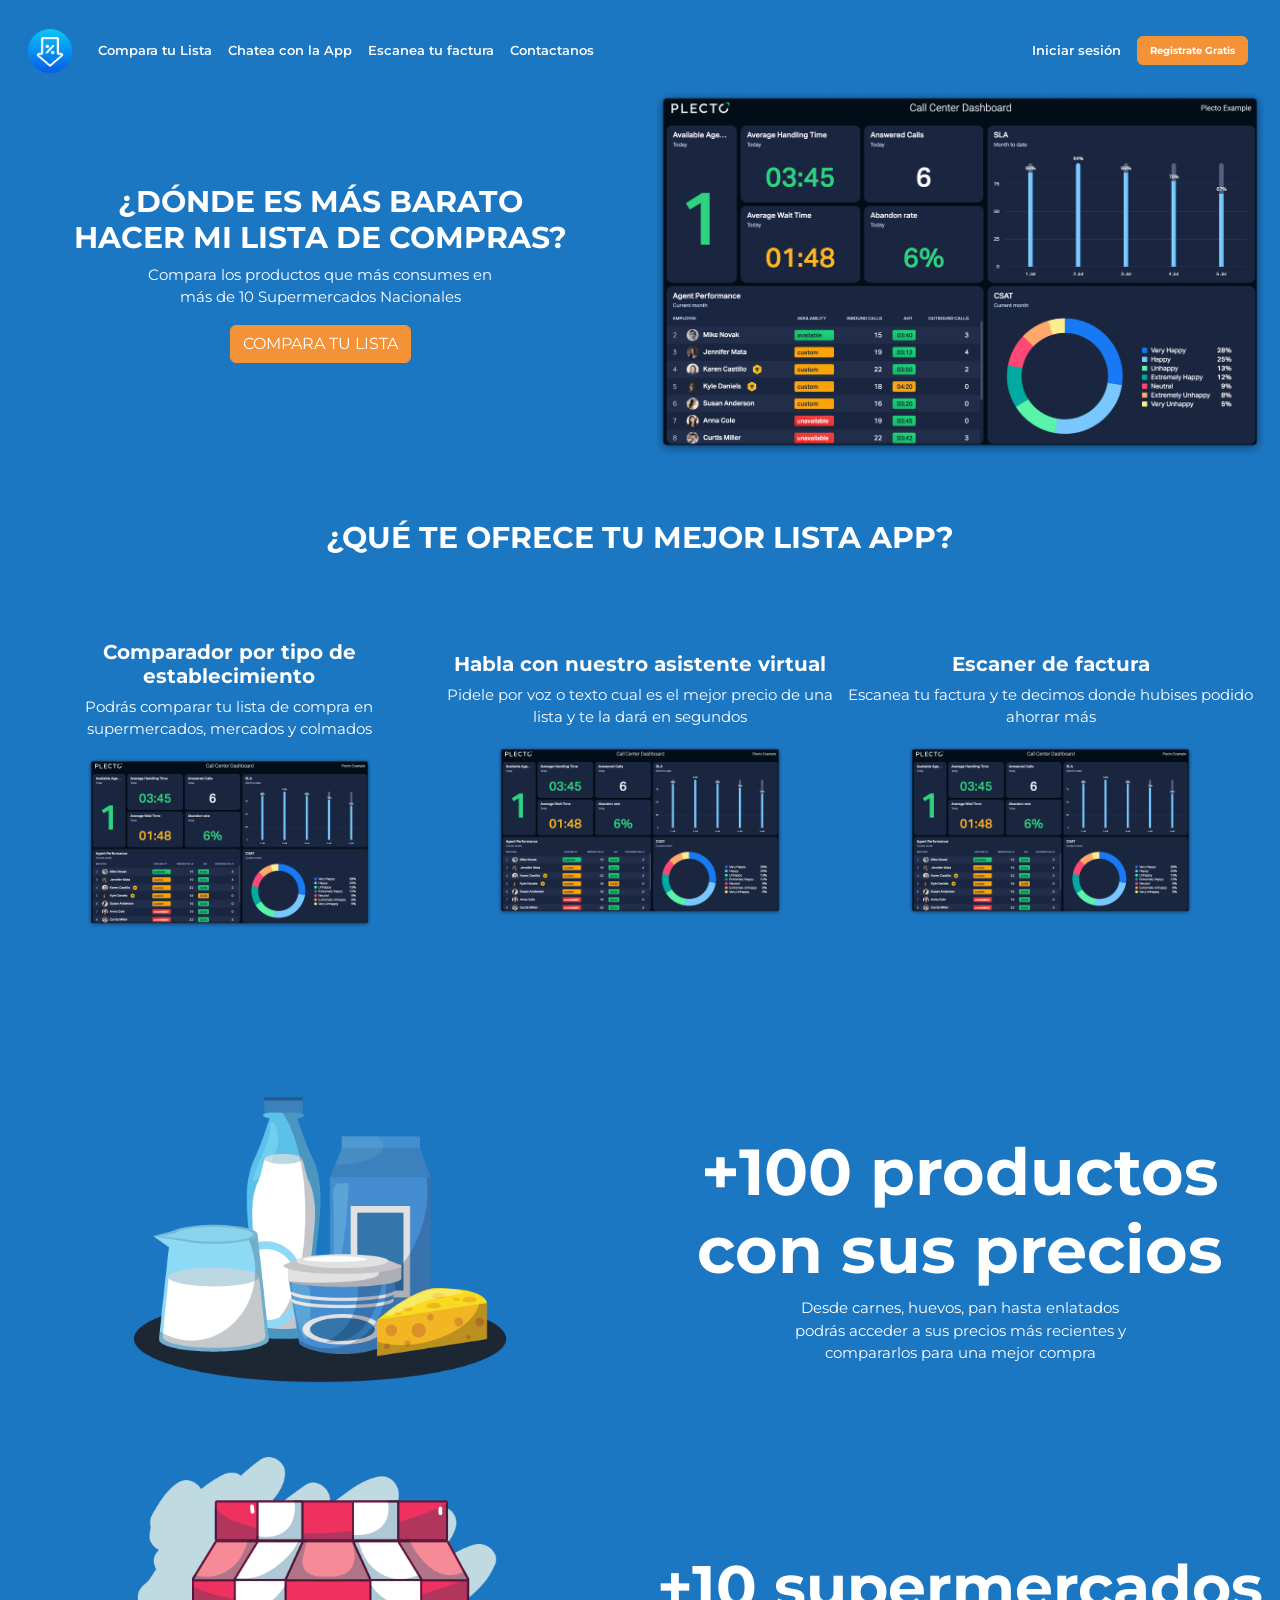
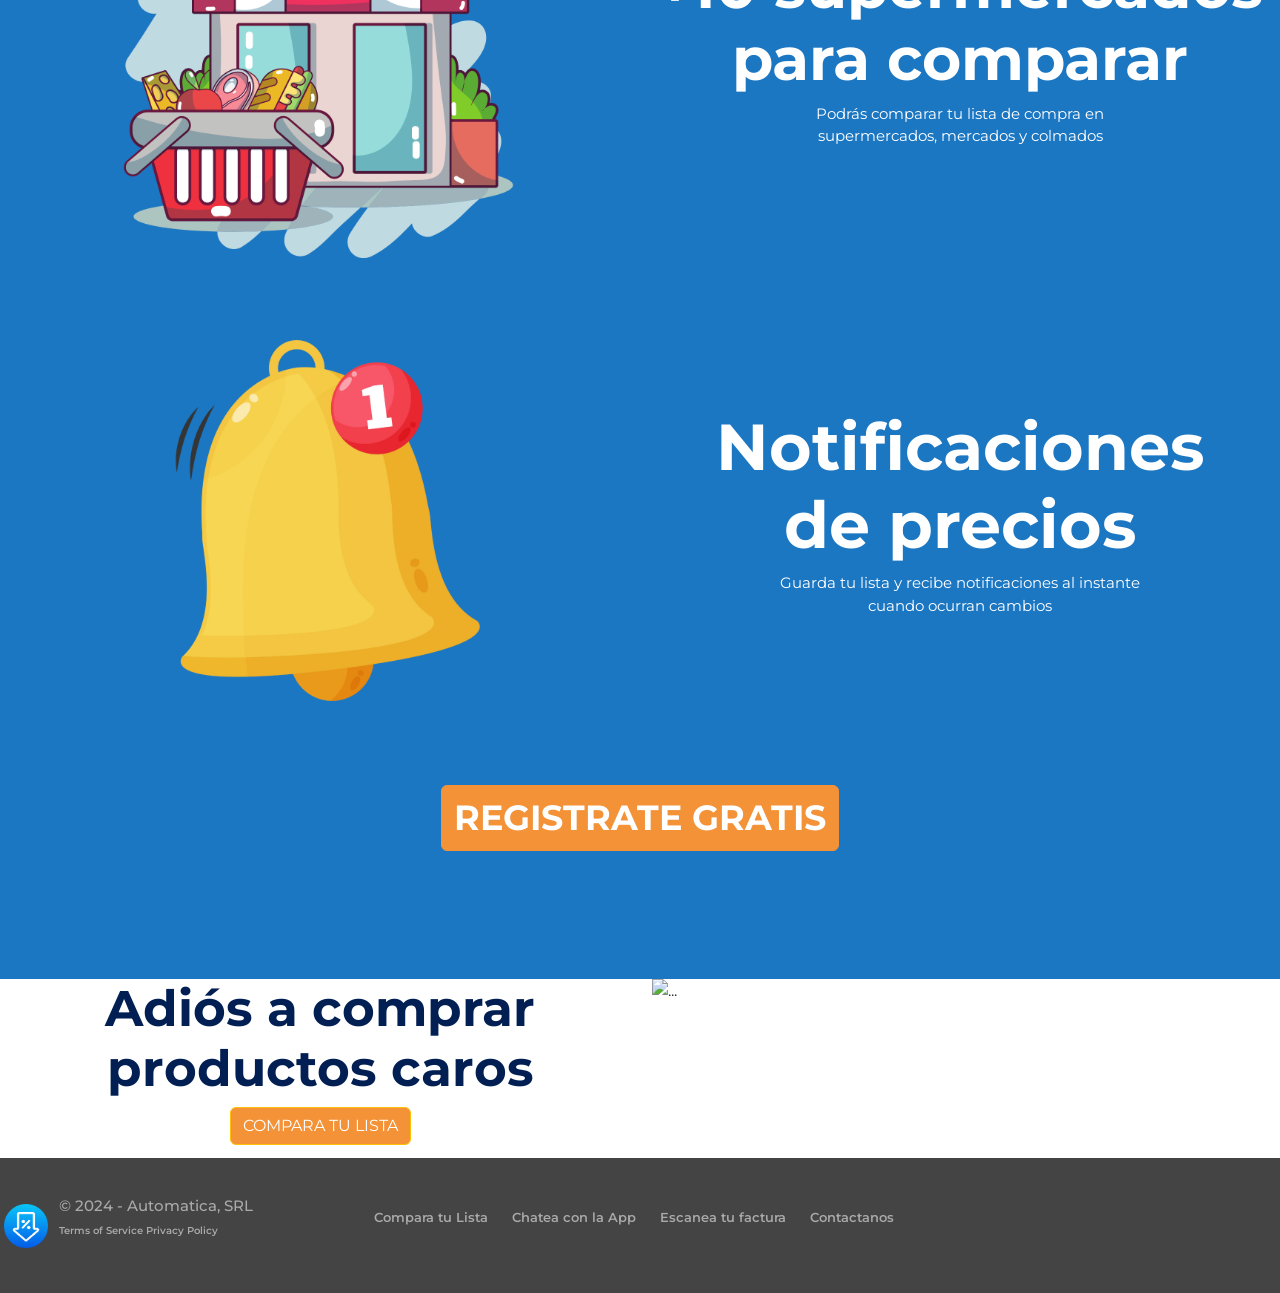
==== commit e0b09ef1: "Ajuste de border color de botones en el indice, font mas alto para responsivenness" ====
--- a/index.html
+++ b/index.html
@@ -42,7 +42,7 @@
                                       <a class="nav-link active" aria-current="page" href="./pages/login.html">Iniciar sesión</a>
                                     </li>
                                     <li class="nav-item">
-                                      <a class="nav-link active" aria-current="page" href="./pages/login.html"><button type="button" class="btn btn-warning text-white" style="background-color: f39237;font-weight: bold !important;font-size: 10px;">Registrate Gratis</button></a>
+                                      <a class="nav-link active" aria-current="page" href="./pages/login.html"><button type="button" class="btn btn-warning text-white" style="background-color: f39237;border-color: f39237;font-weight: bold !important;font-size: 10px;">Registrate Gratis</button></a>
 
                                     </li>
                                   </ul>
@@ -70,7 +70,7 @@
                     <div class="col-12 col-lg-6 d-flex flex-column justify-content-center align-items-center">
                         <h1 class="main_h1_tittlindext" style="font-size:30px ; width: 510px;">¿DÓNDE ES MÁS BARATO HACER MI LISTA DE COMPRAS?</h1>
                         <p class="text-center" style="font-size:15px ;width: 60%;">Compara  los productos que más consumes en más de 10 Supermercados Nacionales</p>
-                        <a href="./pages/selectprices.html"><button type="button" class="btn btn-warning text-white" style="background-color: f39237;">COMPARA TU LISTA</button></a>
+                        <a href="./pages/selectprices.html"><button type="button" class="btn btn-warning text-white" style="background-color: f39237; border-color: f39237;">COMPARA TU LISTA</button></a>
                       </div>
                     <div class="col-12 col-lg-6">
                         <img src="./images/dashboard.png" class="img-fluid" alt="...">
@@ -146,7 +146,7 @@
                         </div>
                       
                         <div class="col-12 col-lg-12 d-flex justify-content-center" style="margin-top: 5%;">
-                                <a href="./pages/login.html"><button type="button" class="btn btn-warning text-white" style="background-color: f39237; font-size:35px; font-weight: bolder;">REGISTRATE GRATIS</button></a>
+                                <a href="./pages/login.html"><button type="button" class="btn btn-warning text-white" style="background-color: f39237; border-color: f39237;font-size:35px; font-weight: bolder;">REGISTRATE GRATIS</button></a>
                         </div>
 
                       </div>
--- a/css/style.css
+++ b/css/style.css
@@ -72,12 +72,14 @@
 .header-menu-item2-botton a{
     background-color: f39237;
     border-radius: 0.63rem;
+    border-color: #f39237 !important;
 }
 
 .header-menu-item2-botton a:hover{
     background-color: white;
     color: #f39237;
     border-radius: 0.63rem;
+    border-color: #f39237;
 }
 
 
@@ -1110,8 +1112,8 @@
     
 
     .text-center {
-        font-size: 8px !important ;
-        width: 65% !important;
+        font-size: 15px !important ;
+        width: 80% !important;
     }
 
 
@@ -1124,7 +1126,7 @@
     }
 
     #seccionIndexTest1 .btn.btn-warning.text-white{
-        font-size: 10px !important;
+        font-size: 15px !important;
     }
 
     #seccionIndexTest1 .row.justify-content-start{
@@ -1149,17 +1151,17 @@
 
     #seccionIndexTest2 h3{
         font-weight: bolder !important;
-        width: 170px !important;
-        font-size:13px !important;
+        width: 430 !important;
+        font-size:32px !important;
     }
 
     #seccionIndexTest2 p{
-        width: 200px !important;
-        font-size:08px !important;
+        width: 300px !important;
+        font-size:18px !important;
     }
 
     #seccionIndexTest2 .img-fluid{
-        width: 40% !important;
+        width: 60% !important;
         border-radius: 0.80rem;
         margin-top: -3%;
     }
@@ -1170,7 +1172,7 @@
     }
     
     #seccionIndexTest2 .container-fluid.d-flex{
-        margin-top: unset !important;
+        margin-top: 6% !important;
     }
 
 
@@ -1179,13 +1181,14 @@
     }
 
     #seccionIndexTest3 .main_h2_section3{
-        width: 240px !important;
-        font-size:28px !important;
+        width: 440px !important;
+        font-size:50px !important;
     }
 
     #seccionIndexTest3 .text-center{
-        width: 200px !important;
-        font-size:08px !important;
+        width: 300px !important;
+        font-size:15px !important;
+        
     }
 
     #seccionIndexTest3 .col-12.col-lg-6{
@@ -1195,7 +1198,7 @@
 
     #seccionIndexTest3 .img-fluid{
 
-        width: 40% !important;
+        width: 70% !important;
         border-radius: 0.80rem;
         margin-top: -3%;
     }
@@ -1210,7 +1213,7 @@
     }
 
     #seccionIndexTest3 .row.d-flex.flex-row-reverse:nth-child(2){
-        margin-top: 15% !important;
+        margin-top: 5% !important;
     }
 
     #seccionIndexTest3 .row.d-flex.flex-row-reverse:nth-child(3){
@@ -1222,7 +1225,7 @@
     }
 
     #seccionIndexTest3 .btn.btn-warning.text-white{
-        font-size: 10px !important;
+        font-size: 20px !important;
     }
 
     .main_h1_tittlindext3{
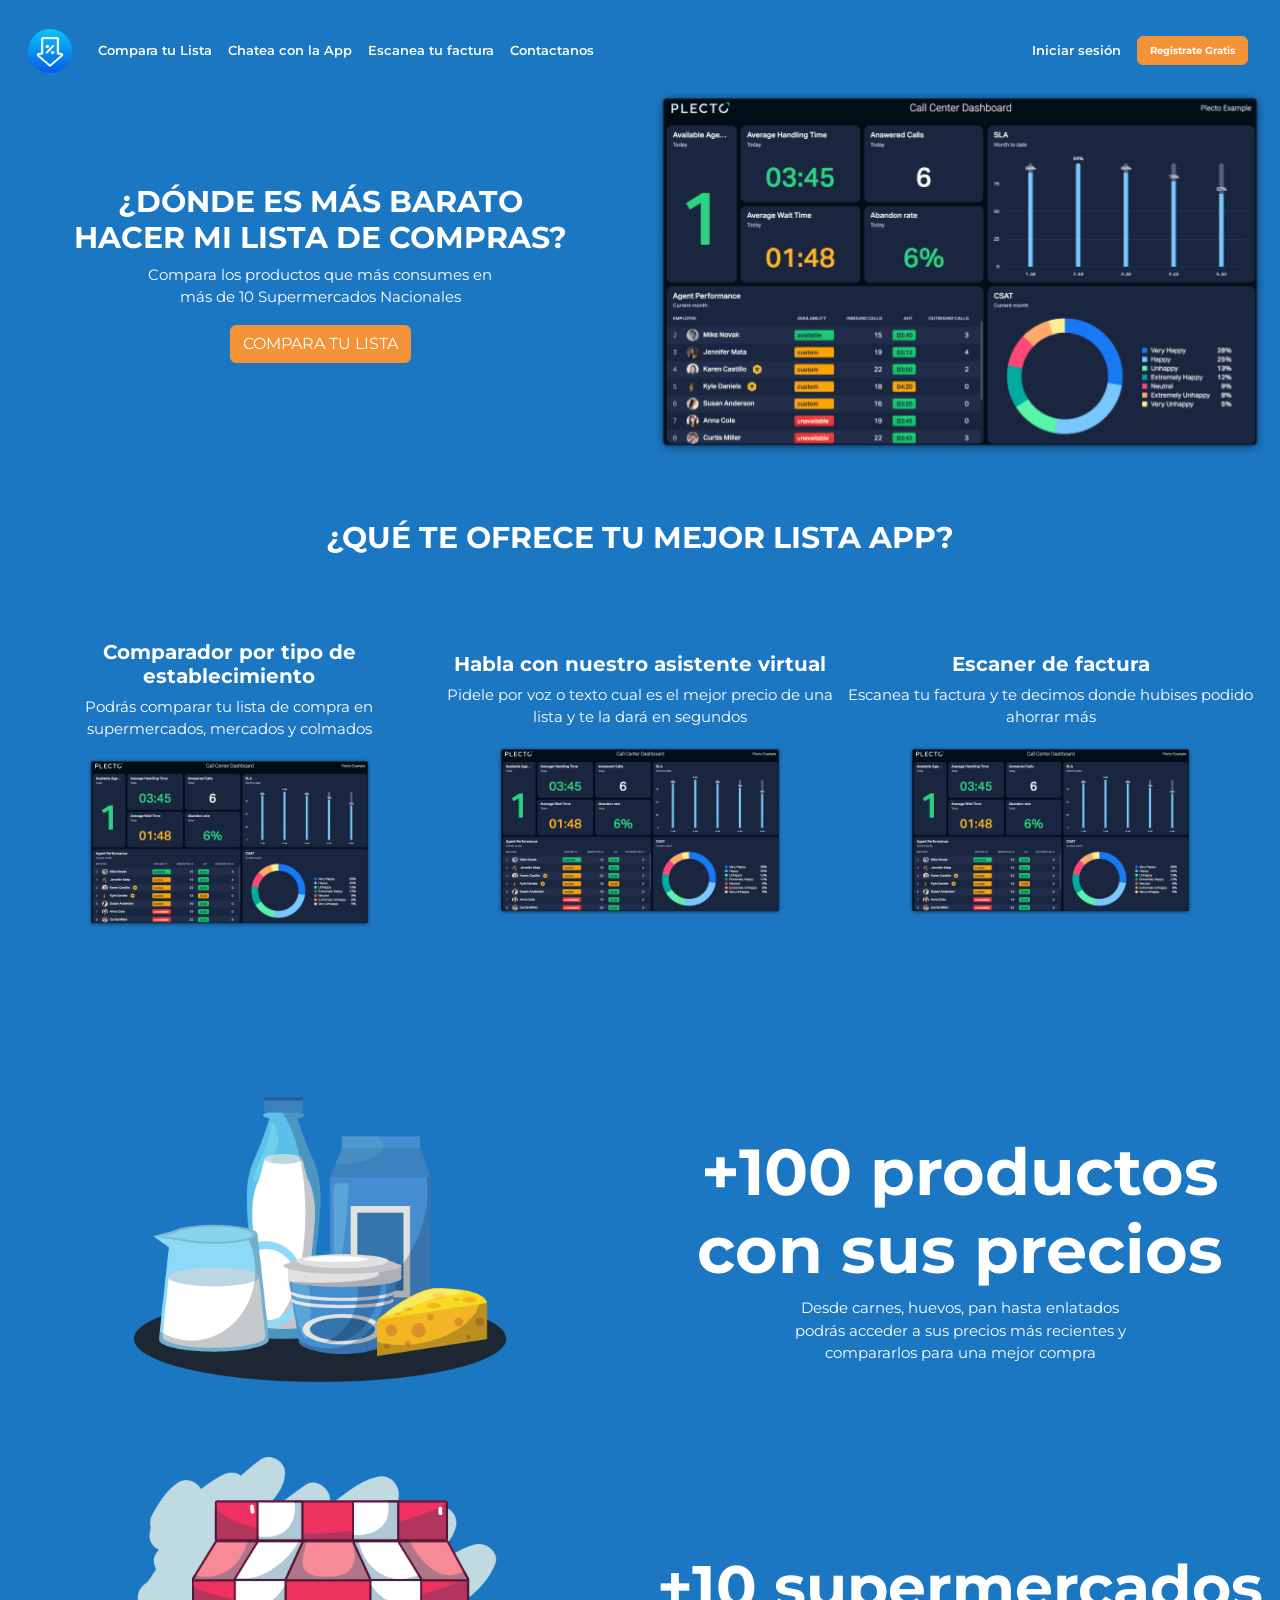
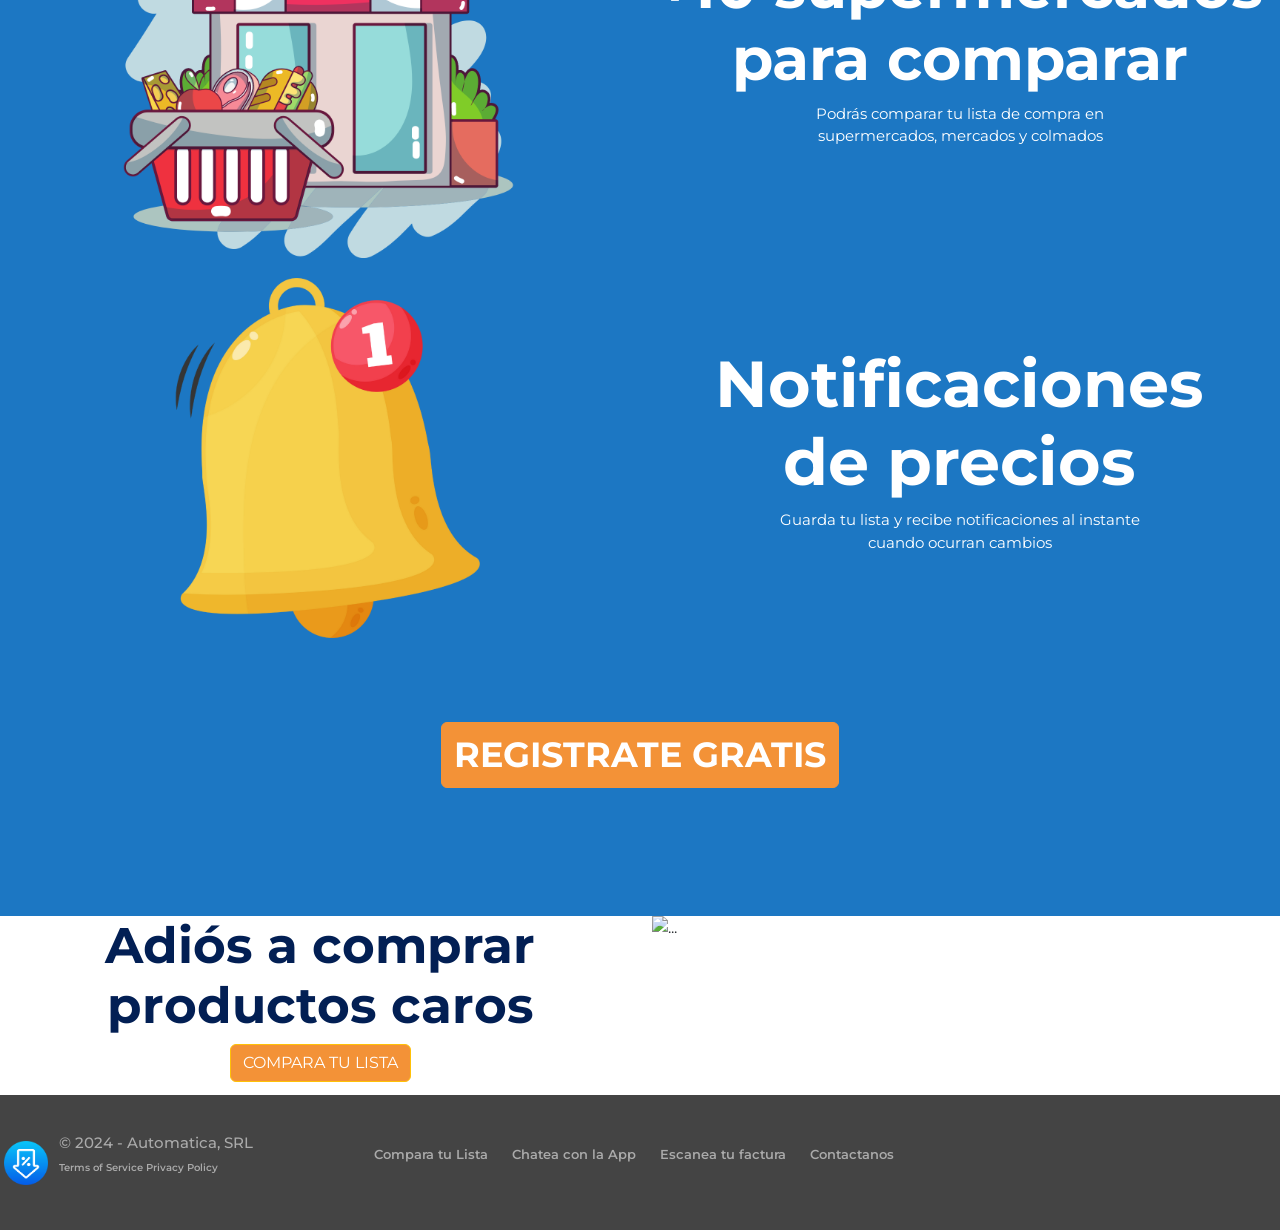
==== commit db7d5f4f: "Creacion de conexion SASS, css y animaciones" ====
--- a/index.html
+++ b/index.html
@@ -3,11 +3,14 @@
     <meta charset="UTF-8">
     <meta name="viewport" content="width=device-width, initial-scale=1.0">
     <link href="https://cdn.jsdelivr.net/npm/bootstrap@5.3.2/dist/css/bootstrap.min.css" rel="stylesheet" integrity="sha384-T3c6CoIi6uLrA9TneNEoa7RxnatzjcDSCmG1MXxSR1GAsXEV/Dwwykc2MPK8M2HN" crossorigin="anonymous">
-    <link rel="stylesheet" href="./css/style.css">
+    <link rel="stylesheet" href="./css/main.css">
     <link rel="preconnect" href="https://fonts.googleapis.com">
     <link rel="preconnect" href="https://fonts.gstatic.com" crossorigin>
     <link href="https://fonts.googleapis.com/css2?family=Montserrat:ital,wght@0,100..900;1,100..900&display=swap" rel="stylesheet">
     <link rel="shortcut icon" href="./images/Lista de Compra Baja.png" type="image/x-icon">
+    <link rel="stylesheet" href="https://cdnjs.cloudflare.com/ajax/libs/animate.css/4.1.1/animate.min.css">
+    <meta name="description" content="Descubre dónde comprar más barato con 'Tu Mejor Lista de Compra'. Compara precios en supermercados de República Dominicana y ahorra en cada compra. ¡Empieza a ahorrar ahora">
+    <meta name="keywords" content="precios bajos,supermercados, mercados, colmados,ahorro, comparador de precios, barato,">
     <title>Tu Mejor Lista de Compra/Inicio</title>
 </head>
 <body>
@@ -68,12 +71,12 @@
             <div class="container-fluid">
                 <div class="row justify-content-start">
                     <div class="col-12 col-lg-6 d-flex flex-column justify-content-center align-items-center">
-                        <h1 class="main_h1_tittlindext" style="font-size:30px ; width: 510px;">¿DÓNDE ES MÁS BARATO HACER MI LISTA DE COMPRAS?</h1>
-                        <p class="text-center" style="font-size:15px ;width: 60%;">Compara  los productos que más consumes en más de 10 Supermercados Nacionales</p>
-                        <a href="./pages/selectprices.html"><button type="button" class="btn btn-warning text-white" style="background-color: f39237; border-color: f39237;">COMPARA TU LISTA</button></a>
+                        <h1 class="main_h1_tittlindext animate__animated animate__fadeInLeft" style="font-size:30px ; width: 510px;">¿DÓNDE ES MÁS BARATO HACER MI LISTA DE COMPRAS?</h1>
+                        <p class="text-center animate__animated animate__fadeInLeft" style="font-size:15px ;width: 60%;">Compara  los productos que más consumes en más de 10 Supermercados Nacionales</p>
+                        <a href="./pages/selectprices.html"><button type="button" class="btn btn-warning text-white animate__animated animate__fadeIn" style="background-color: f39237; border-color: f39237;">COMPARA TU LISTA</button></a>
                       </div>
                     <div class="col-12 col-lg-6">
-                        <img src="./images/dashboard.png" class="img-fluid" alt="...">
+                        <img src="./images/dashboard.png" class="img-fluid animate__animated animate__fadeInRight" alt="...">
                     </div>
                   </div>
                 </div>
@@ -116,7 +119,7 @@
                 <div class="container-fluid " style="margin-top: 10%;">
                       <div class="row d-flex flex-row-reverse">
                         <div class="col-12 col-lg-6 d-flex flex-column justify-content-center align-items-center">
-                            <h2 class="main_h2_section3" style="font-size:65px ; width: 560px;color: white; font-weight: bolder;;">+100 productos con sus precios</h2>
+                            <h2 class="main_h2_section3" style="font-size:65px ; width: 100%;color: white; font-weight: bolder;;">+100 productos con sus precios</h2>
                             <p class="text-center" style="font-size:15px ;width: 60%;">Desde carnes, huevos, pan hasta enlatados podrás acceder a sus precios más recientes y compararlos para una mejor compra</p>
                         </div>
                           <div class="col-12 col-lg-6 d-flex justify-content-center">
@@ -127,7 +130,7 @@
                       
                       <div class="row d-flex flex-row-reverse">
                         <div class="col-12 col-lg-6 d-flex flex-column d-flex justify-content-center align-items-center ">
-                            <h2 class="main_h2_section3" style="font-size:60px ; width: 660px ;color: white; font-weight: bolder;;">+10 supermercados para comparar</h2>
+                            <h2 class="main_h2_section3" style="font-size:60px ; width: 100% ;color: white; font-weight: bolder;;">+10 supermercados para comparar</h2>
                             <p class="text-center" style="font-size:15px ;width: 60%;">Podrás comparar tu lista de compra en supermercados, mercados y colmados</p>
                         </div>
                           <div class="col-12 col-lg-6 d-flex justify-content-center">
@@ -138,7 +141,7 @@
 
                       <div class="row d-flex flex-row-reverse">
                         <div class="col-12 col-lg-6 d-flex flex-column justify-content-center align-items-center">
-                            <h2 class="main_h2_section3" style="font-size:65px ; width: 500px;color: white; font-weight: bolder;;">Notificaciones de precios</h2>
+                            <h2 class="main_h2_section3" style="font-size:65px ; width: 80%;color: white; font-weight: bolder;;">Notificaciones de precios</h2>
                             <p class="text-center" style="font-size:15px ;width: 60%;">Guarda tu lista y recibe notificaciones al instante cuando ocurran cambios</p>
                         </div>
                           <div class="col-12 col-lg-6 d-flex justify-content-center">
--- a/css/main.css
+++ b/css/main.css
@@ -0,0 +1,686 @@
+@charset "UTF-8";
+* {
+  margin: 0;
+  padding: 0;
+  font-family: Montserrat, sans-serif;
+}
+
+@keyframes aparecer {
+  0% {
+    opacity: 0;
+  }
+  100% {
+    opacity: 1;
+  }
+}
+header .collapse .navbar-collapse .d-flex .justify-content-between {
+  display: flex !important;
+  justify-content: space-between !important;
+}
+header nav {
+  width: 100%;
+  font-size: small;
+  font-weight: 580;
+  display: flex;
+  flex-direction: row;
+  justify-content: space-between;
+  align-items: center;
+  margin-top: 1%;
+  position: fixed;
+  padding: 12px 10px;
+  background-color: #1c77c3;
+}
+header nav img {
+  width: 50;
+  display: flex;
+  margin-left: 2%;
+}
+header .image-header {
+  width: 50;
+  margin-left: 2%;
+}
+header nav ul {
+  text-decoration: none;
+  list-style-type: none;
+  display: flex;
+  flex-direction: row;
+  justify-content: space-between;
+  align-items: center;
+}
+header nav ul a {
+  text-decoration: none;
+  color: white;
+  padding: 12px;
+}
+header nav ul a:active {
+  color: gray;
+}
+
+.header-menu-item1 {
+  margin-left: 10%;
+}
+
+.header-menu-item2 {
+  margin-right: 1.5%;
+}
+
+.header-menu-item2-botton a {
+  background-color: f39237;
+  border-radius: 0.63rem;
+  border-color: #f39237 !important;
+}
+
+.header-menu-item2-botton a:hover {
+  background-color: white;
+  color: #f39237;
+  border-radius: 0.63rem;
+  border-color: #f39237;
+}
+
+body header {
+  background-color: #1c77c3;
+}
+body main {
+  background-color: #1c77c3;
+}
+
+/* boton header hover */
+#seccionIndexTest1 .btn.btn-warning.text-white:hover {
+  background-color: white !important;
+  color: #f39237 !important;
+}
+
+#navbarNav .nav-link {
+  color: white !important;
+}
+
+.text-center {
+  color: white !important;
+}
+
+.main_h1_tittlindext {
+  display: flex;
+  text-align: center;
+  font-weight: bolder;
+  color: white;
+}
+
+/* IndexTest Html */
+#seccionIndexTest3 .main_h2_section3 {
+  display: flex !important;
+  text-align: center !important;
+}
+
+.row.d-flex.flex-row-reverse #seccionIndexTest3:nth-child(3) {
+  margin-top: 5% !important;
+}
+
+/* boton del fron principal */
+.btn.btn-warning.text-white #seccionIndexTest1:hover {
+  background-color: white !important;
+  color: #f39237 !important;
+}
+
+.main_h1_tittlindext3 {
+  display: flex;
+  text-align: center;
+  font-weight: bolder;
+  color: #021f54;
+}
+
+/* Estilo de la pagina Log In */
+.main-login {
+  display: flex;
+  flex-direction: row;
+  color: white;
+  margin-top: -3%;
+}
+.main-login h1 {
+  margin-top: -7%;
+  font-size: 25px;
+  width: 210px;
+  text-align: center;
+}
+
+.main-tittle-login, .main-tittle-login form {
+  display: flex;
+  flex-direction: column;
+  justify-content: space-evenly;
+  align-items: center;
+}
+.main-tittle-login form input {
+  background-color: white;
+  border-style: none;
+  border-radius: 0.63rem;
+  padding: 10px 35px;
+  margin: 5%;
+}
+.main-tittle-login form [type=submit] {
+  background-color: f39237;
+  border-radius: 0.63rem;
+  padding: 10px 35px;
+  color: white;
+  margin-top: 10%;
+  font-weight: 580;
+}
+.main-tittle-login a {
+  width: 30%;
+  margin-left: 1%;
+}
+.main-tittle-login img {
+  width: 100%;
+}
+
+.main-forgetlogin {
+  display: flex;
+  flex-direction: column;
+  text-align: center;
+  font-size: 10px;
+}
+.main-forgetlogin .main-forgetlogin2 {
+  margin-top: 10%;
+}
+.main-forgetlogin .main-forgetlogin1, .main-forgetlogin .main-forgetlogin2 {
+  font-weight: 200;
+}
+
+.login-image-mc img {
+  width: 100%;
+  border-radius: 0.63rem;
+  object-fit: cover;
+  object-position: center;
+}
+
+@media (max-width: 480px) {
+  /* login para mobiles */
+  #bodyLogin {
+    background-color: #1c77c3;
+  }
+  .main-login {
+    display: flex;
+    color: white;
+    margin-top: 8%;
+  }
+  .login-image-mc img {
+    display: none;
+  }
+  .main-tittle-login form {
+    margin-top: 10%;
+  }
+  .main-tittle-login h1 {
+    margin-top: 2%;
+  }
+  .main-tittle-login img {
+    margin-top: 15%;
+  }
+}
+/* Estilo de la pagina Select Prices */
+/* Estilo GRID */
+.body-selectprices {
+  display: grid;
+  grid-template-columns: repeat(3, 1fr);
+  grid-template-rows: 50px auto 50px;
+  grid-template-areas: "header header header" "main main main" "footer footer footer";
+}
+.body-selectprices header {
+  /* Estilo Header SelectPrices */
+  display: flex;
+  flex-direction: row;
+  align-items: center;
+  color: gray;
+  font-size: 13px;
+  background-color: white;
+  grid-area: header;
+}
+.body-selectprices header a {
+  width: 50;
+  margin-left: 2%;
+}
+.body-selectprices header img {
+  width: 50;
+}
+.body-selectprices header h2 {
+  margin-left: 5%;
+}
+.body-selectprices main {
+  background-color: white;
+  grid-area: main;
+}
+.body-selectprices footer {
+  background-color: white;
+  grid-area: footer;
+}
+
+/* Main Selectprices */
+.main-selectprices {
+  display: flex;
+  flex-direction: column;
+  justify-content: center;
+}
+.main-selectprices .form-search {
+  display: flex;
+  justify-content: center;
+  margin-bottom: 15%;
+}
+.main-selectprices .form-search input {
+  border-radius: 0.63rem;
+  border-style: solid;
+  padding: 10px 35px;
+  font-style: italic;
+}
+
+/* Items de buscar */
+.main-selectprices-items {
+  display: flex;
+  flex-direction: row;
+  font-size: 10px;
+  flex-wrap: wrap;
+}
+
+.selectprices-item1 {
+  display: flex;
+  flex-direction: row;
+  align-items: center;
+  width: 31%;
+  margin: 1%;
+  font-size: 10px;
+}
+
+.selectprices-item1-image {
+  width: 40%;
+}
+.selectprices-item1-image img {
+  width: 100%;
+  border-radius: 0.63rem;
+  object-fit: cover;
+}
+
+.selectprices-item-1-content {
+  display: flex;
+  flex-direction: column;
+  margin-left: 1%;
+}
+.selectprices-item-1-content form {
+  display: flex;
+  flex-direction: column;
+}
+.selectprices-item-1-content form select {
+  border-radius: 0.63rem;
+  border-style: solid;
+  padding: 3px 10px;
+  width: 100%;
+  margin-bottom: 3%;
+  font-size: 11px;
+  margin-top: 5%;
+}
+.selectprices-item-1-content form input[type=number] {
+  width: 30%;
+  padding: 2px;
+  border-radius: 0.63rem;
+  margin-bottom: 3%;
+  border-style: ridge;
+  font-size: 10px;
+}
+.selectprices-item-1-content form input[type=submit] {
+  width: 50%;
+  background-color: f39237;
+  color: white;
+  border-style: none;
+  padding: 4px;
+  border-radius: 0.63rem;
+  font-size: 10px;
+  cursor: pointer;
+}
+.selectprices-item-1-content form input[type=submit]:hover {
+  width: 50%;
+  background-color: white;
+  border-color: f39237;
+  color: f39237;
+  border-style: solid;
+  border-width: 1px;
+  padding: 4px;
+  border-radius: 0.63rem;
+  font-size: 10px;
+}
+
+.main-selectprices-btn {
+  display: flex;
+  justify-content: center;
+  margin-top: 5%;
+}
+.main-selectprices-btn input {
+  background-color: f39237;
+  color: white;
+  border-style: none;
+  padding: 12px;
+  border-radius: 0.63rem;
+  font-size: 25px;
+  font-weight: 400;
+  width: fit-content;
+}
+.main-selectprices-btn input:hover {
+  color: f39237;
+  background-color: white;
+  border-style: solid;
+  border-color: #f39237;
+  cursor: pointer;
+}
+
+/* Pagina Compare Prices */
+#comparepricesPag header {
+  background-color: white !important;
+}
+#comparepricesPag main {
+  background-color: white !important;
+}
+
+.main_tittle_comparprices {
+  color: gray;
+  display: flex;
+  justify-content: center;
+}
+
+.row g-0 {
+  background-color: #021f54 !important;
+}
+
+#comparepricesPag main {
+  display: flex;
+  flex-direction: column;
+  justify-content: center;
+}
+
+/* Footer Index (Pagina Principal) */
+footer nav ul {
+  text-decoration: none;
+  list-style-type: none;
+  display: flex;
+  flex-direction: row;
+  justify-content: space-between;
+  background-color: 444444;
+}
+footer nav ul a {
+  text-decoration: none;
+  padding: 12px;
+  color: aaaaaa;
+  background-color: 444444;
+}
+
+#footerIndextest1 {
+  background-color: 444444;
+}
+#footerIndextest1 nav {
+  height: 15%;
+  width: 100%;
+  font-size: small;
+  font-weight: 580;
+  display: flex;
+  flex-direction: row;
+  align-items: center;
+  margin-top: 1%;
+  position: sticky;
+  justify-content: flex-start !important;
+  background-color: 444444;
+}
+#footerIndextest1 nav img {
+  width: 50;
+  display: flex;
+  margin-left: 2%;
+  background-color: 444444;
+}
+
+.image-footer-indextest1 {
+  width: 50;
+  margin-left: 2%;
+  background-color: 444444;
+}
+
+.footer-menu-item1-indextest1 {
+  margin-left: 8%;
+  padding: 7px;
+  background-color: 444444;
+}
+
+.footer-left-text-indextest1 {
+  font-size: 10px;
+  display: flex;
+  flex-direction: column;
+  margin-left: 0.7%;
+  color: aaaaaa;
+  background-color: 444444;
+}
+
+.footer-left-text-indextest1 h2 {
+  font-size: 15px;
+}
+
+@media (max-width: 480px) {
+  /* Diseño Responsive para Mobiles de todas las paginas */
+  .navbar-collapse {
+    display: flex;
+    flex-direction: column;
+    background-color: 444444 !important;
+    padding: unset !important;
+    border-radius: 1.15rem;
+  }
+  /* Ensuring that the menu is not displayed by default */
+  .navbar-collapse.collapse {
+    display: none !important;
+  }
+  /* This will show the menu when the navbar is toggled */
+  .navbar-collapse.collapse.show {
+    display: flex !important;
+  }
+  .navbar-nav #navbarNav:nth-child(2) {
+    margin-top: 5% !important;
+  }
+  .col-12 .col-lg-6 .d-flex .flex-column .justify-content-center .align-items-center {
+    display: unset !important;
+    align-items: unset !important;
+  }
+  .text-center {
+    font-size: 15px !important;
+    width: 80% !important;
+  }
+  .main_h1_tittlindext {
+    display: flex;
+    text-align: center;
+    justify-content: center;
+    font-size: 28px !important;
+    width: 380px !important;
+  }
+  #seccionIndexTest1 .btn.btn-warning.text-white {
+    font-size: 15px !important;
+  }
+  #seccionIndexTest1 .row.justify-content-start {
+    display: flex;
+    justify-content: center !important;
+  }
+  #seccionIndexTest1 .col-12.col-lg-6 .img-fluid {
+    width: 80%;
+    border-radius: 1.2rem;
+    margin-left: 10%;
+    margin-top: 5%;
+  }
+  /* secctionII Index*/
+  #seccionIndexTest2 .main_h1_tittlindext {
+    width: 350px !important;
+    font-size: 28px !important;
+    margin-top: 10% !important;
+  }
+  #seccionIndexTest2 h3 {
+    font-weight: bolder !important;
+    width: 100% !important;
+    font-size: 32px !important;
+  }
+  #seccionIndexTest2 p {
+    width: 300px !important;
+    font-size: 18px !important;
+  }
+  #seccionIndexTest2 .img-fluid {
+    width: 60% !important;
+    border-radius: 0.8rem;
+    margin-top: -3%;
+  }
+  #seccionIndexTest2 .container-fluid.d-flex {
+    display: flex !important;
+    flex-direction: column !important;
+  }
+  #seccionIndexTest2 .container-fluid.d-flex {
+    margin-top: 6% !important;
+  }
+  #seccionIndexTest3 .container-fluid {
+    margin-top: 10%;
+  }
+  #seccionIndexTest3 .main_h2_section3 {
+    width: 100% !important;
+    font-size: 45px !important;
+  }
+  #seccionIndexTest3 .text-center {
+    width: 300px !important;
+    font-size: 15px !important;
+  }
+  #seccionIndexTest3 .col-12.col-lg-6 {
+    display: flex !important;
+    justify-content: center !important;
+  }
+  #seccionIndexTest3 .img-fluid {
+    width: 70% !important;
+    border-radius: 0.8rem;
+    margin-top: -3%;
+  }
+  #seccionIndexTest3 .row.d-flex.flex-row-reverse {
+    margin-top: unset;
+  }
+  #seccionIndexTest3 .container-fluid {
+    margin-top: 15% !important;
+  }
+  #seccionIndexTest3 .row.d-flex.flex-row-reverse:nth-child(2) {
+    margin-top: 5% !important;
+  }
+  #seccionIndexTest3 .row.d-flex.flex-row-reverse:nth-child(3) {
+    margin-top: 20% !important;
+  }
+  #seccionIndexTest3 .btn.btn-warning.text-white {
+    margin-top: 10% !important;
+  }
+  #seccionIndexTest3 .btn.btn-warning.text-white {
+    font-size: 20px !important;
+  }
+  .main_h1_tittlindext3 {
+    display: flex;
+    text-align: center;
+    justify-content: center;
+    font-size: 28px !important;
+    width: 380px !important;
+    margin-top: 10%;
+  }
+  #seccionIndexTest4 .img-fluid {
+    width: 100%;
+    margin-top: 5%;
+  }
+  .footer-left-text-indextest1 {
+    font-size: 5px;
+    display: flex;
+    flex-direction: column;
+    align-items: center;
+    color: aaaaaa;
+    margin-left: unset !important;
+  }
+  #footerIndextest1 nav {
+    height: unset !important;
+    /* height: 15%;
+    width: 100%; */
+    font-size: small;
+    font-weight: 580;
+    display: flex;
+    flex-direction: column;
+    align-items: center;
+    margin-top: 1%;
+    position: sticky;
+    justify-content: flex-start;
+    /* background-color: black; */
+  }
+  .footer-left-text-indextest1 h2 {
+    font-size: 8px;
+  }
+  footer nav ul {
+    text-decoration: none;
+    list-style-type: none;
+    display: flex;
+    flex-direction: column;
+    align-items: center;
+    background-color: unset !important;
+    font-size: 10px;
+    margin-left: unset !important;
+  }
+  footer nav ul a {
+    text-decoration: none;
+    color: aaaaaa;
+    background-color: unset !important;
+    /* padding: 12px; */
+  }
+  #footerIndextest1 nav ul li {
+    padding: 10px;
+  }
+  /* Diseño Responsive para pagina Select Prices */
+  .body-selectprices header {
+    display: flex;
+    justify-content: center;
+    font-size: 8px;
+  }
+  .body-selectprices header a {
+    width: 25;
+    margin-left: 2%;
+  }
+  .body-selectprices header img {
+    width: 25;
+  }
+  .body-selectprices header h2 {
+    margin-left: 5%;
+  }
+  /* Buscador de productos */
+  .main-selectprices .form-search input {
+    border-radius: 0.63rem;
+    border-style: solid;
+    padding: 5px 30px;
+    font-style: italic;
+    font-size: 12px;
+  }
+  .main-selectprices-items {
+    display: flex;
+    flex-direction: column;
+    font-size: 10px;
+    flex-wrap: wrap;
+  }
+  .selectprices-item1 {
+    display: flex;
+    flex-direction: column;
+    text-align: center;
+    align-items: center;
+    width: 100%;
+    margin: 3%;
+    font-size: 12px;
+  }
+  .selectprices-item1-image {
+    width: 40%;
+  }
+  .selectprices-item-1-content form {
+    display: flex;
+    flex-direction: column;
+    align-items: center;
+  }
+  .main-selectprices-btn input {
+    font-size: 11px;
+    font-weight: 525;
+    margin-left: 7%;
+    margin-top: 10%;
+  }
+  /*Diseño responsive de mobiles para pagina Compare Prices*/
+  .main_tittle_comparprices h2 {
+    text-align: center;
+    width: 80%;
+  }
+}
+
+/*# sourceMappingURL=main.css.map */
